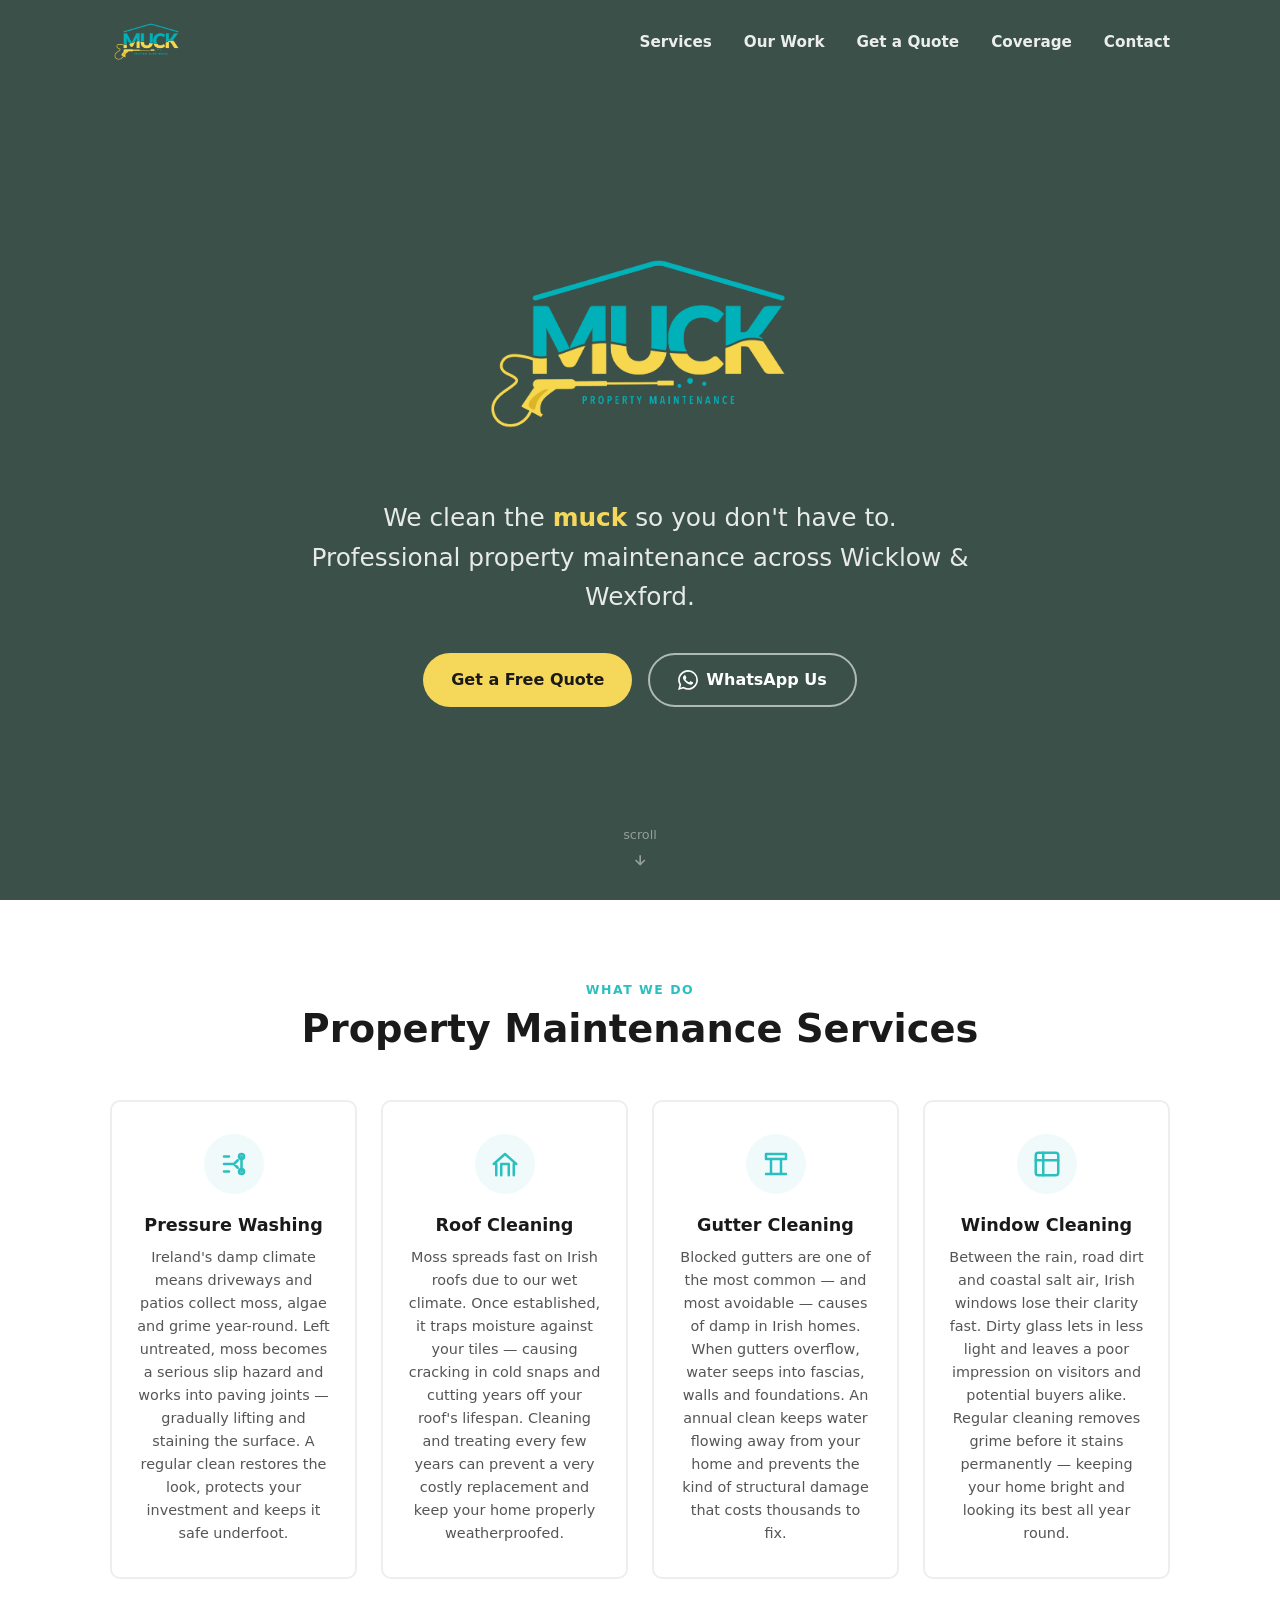
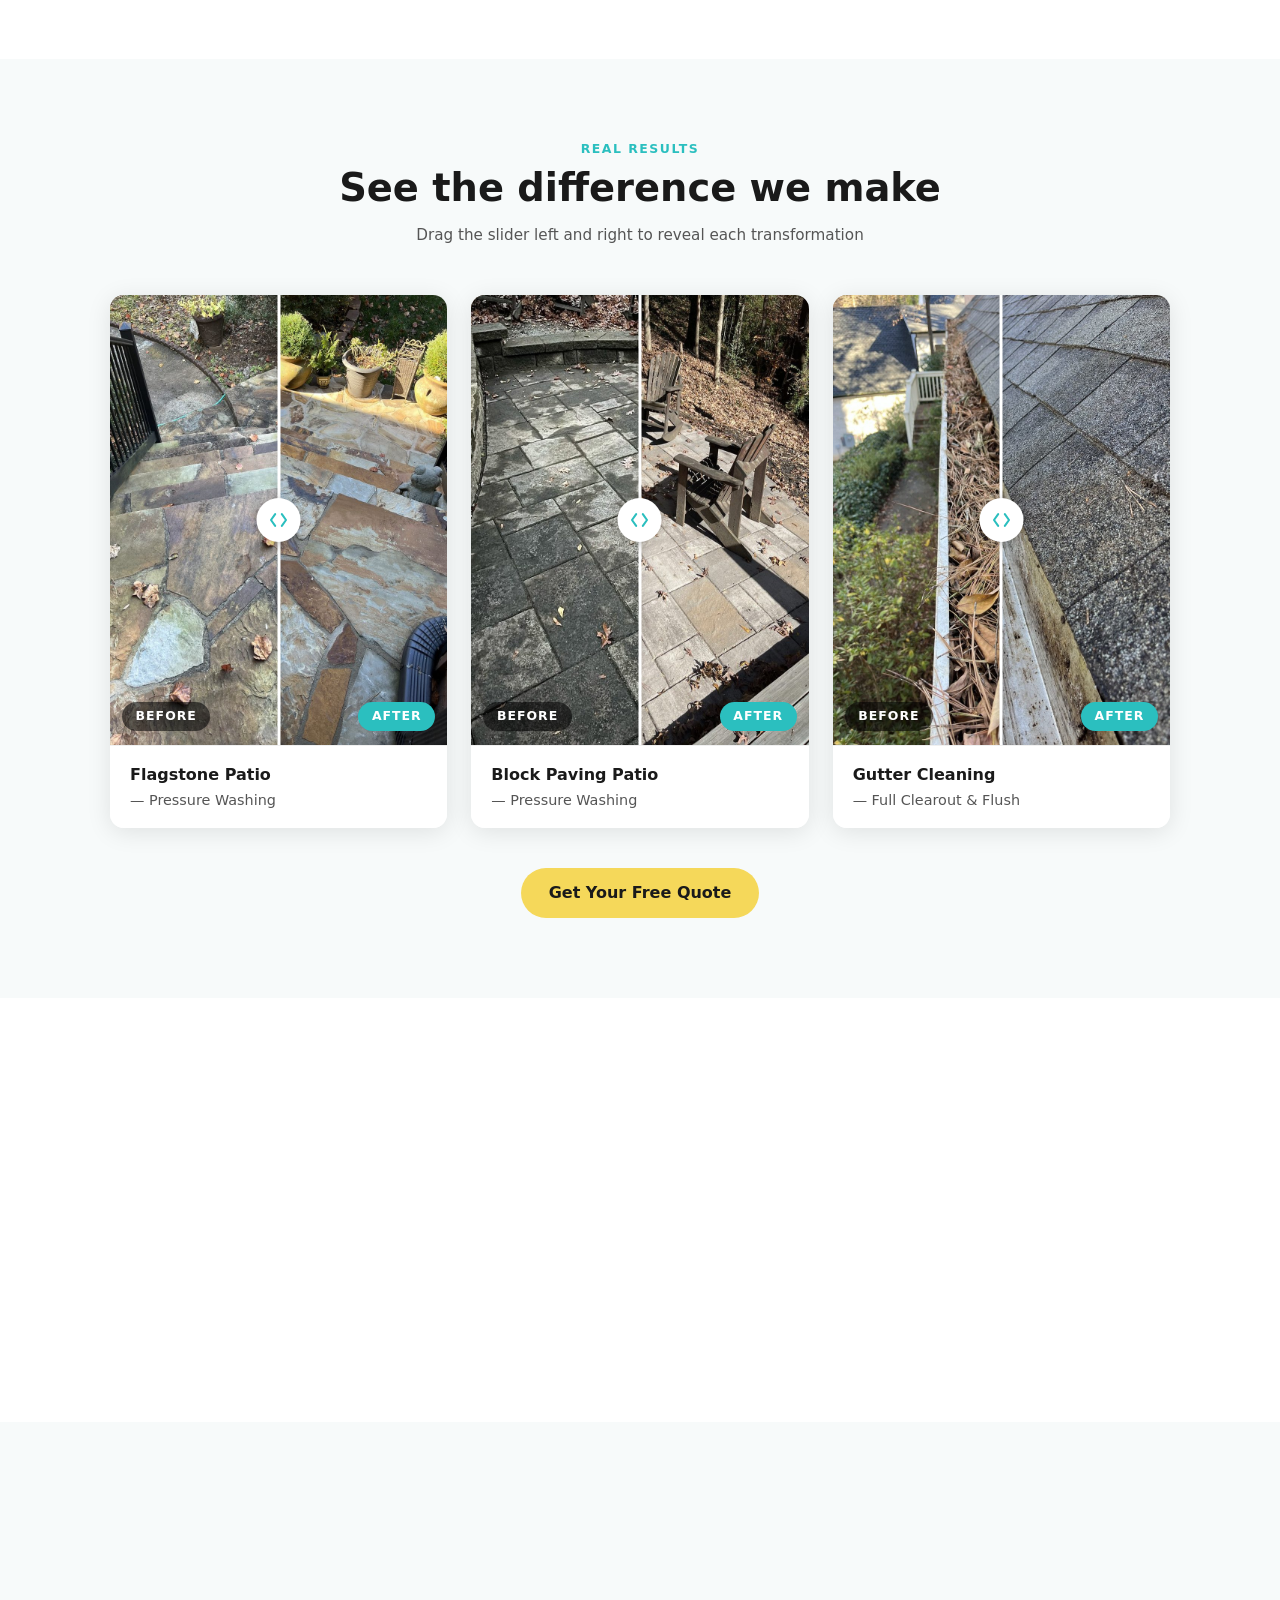
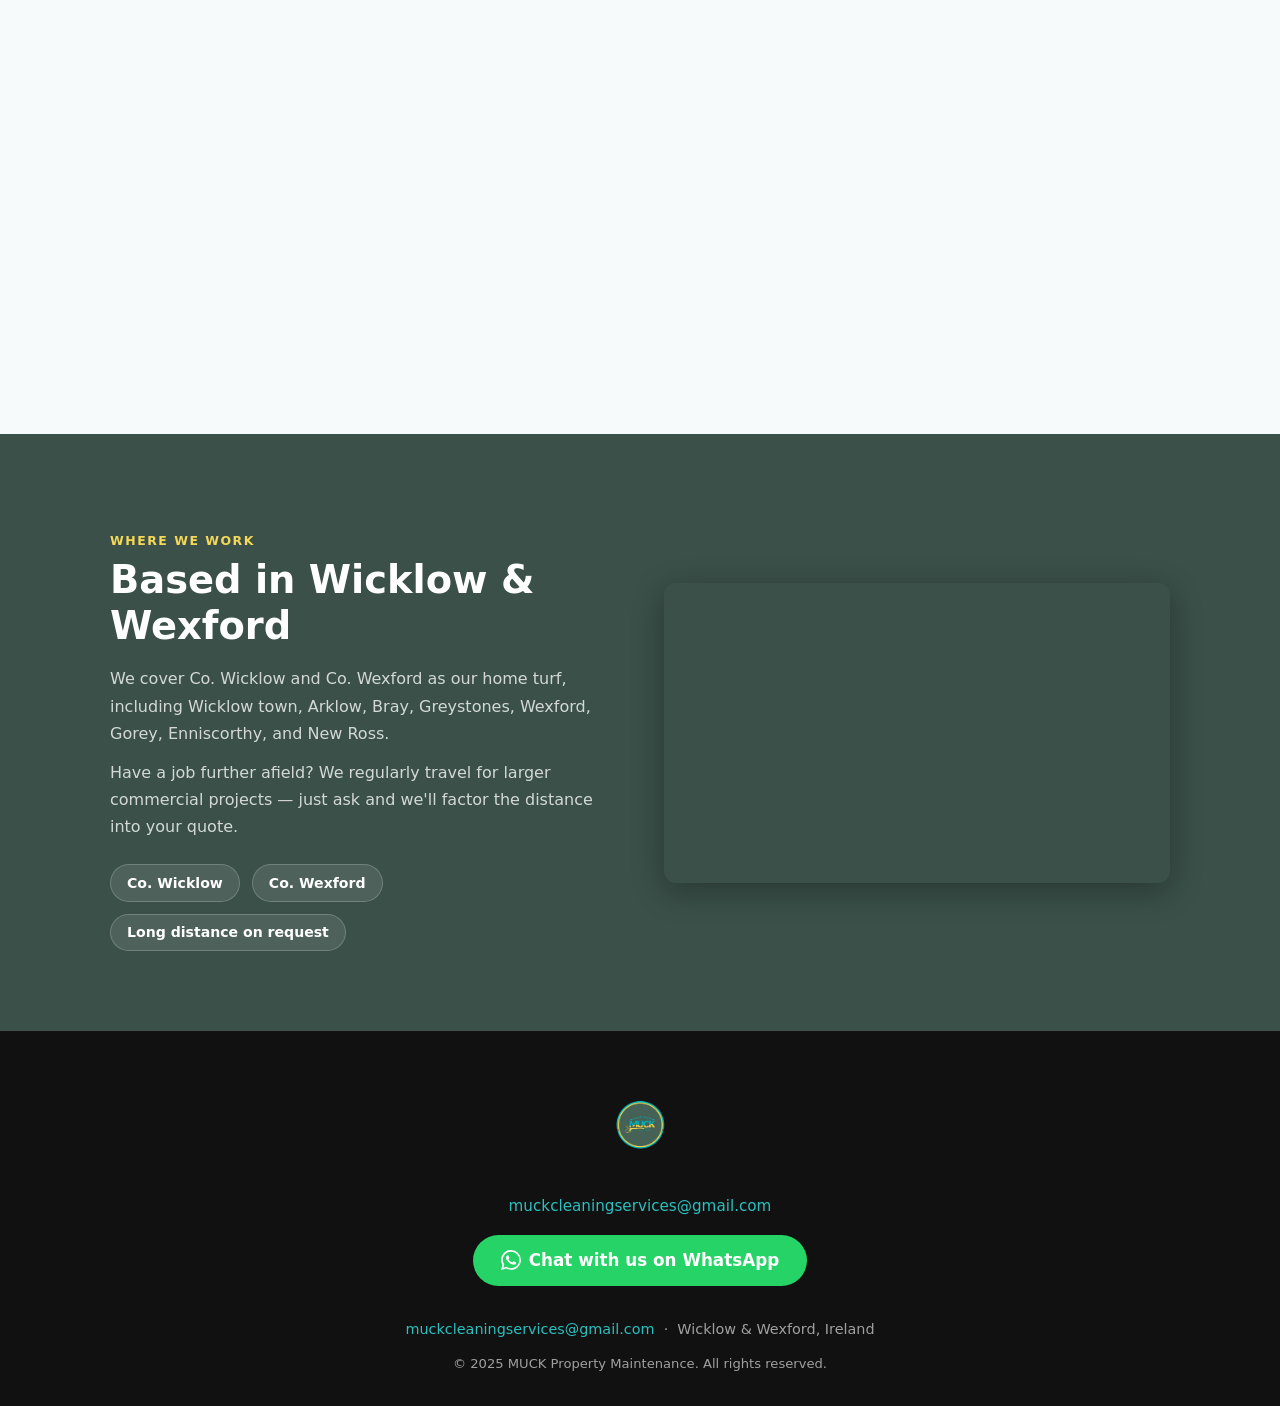
==== index.html @ 6be74413 "SEO improvements — H1, Open Graph, Schema, sitemap, robots.txt - Convert hero tagline from <p> to <h" ====
<!DOCTYPE html>
<html lang="en">
<head>
  <meta charset="UTF-8" />
  <meta name="viewport" content="width=device-width, initial-scale=1.0" />
  <title>MUCK Property Maintenance | Wicklow & Wexford</title>
  <meta name="description" content="Professional property maintenance in Wicklow and Wexford. Pressure washing, roof cleaning, gutter cleaning, window cleaning and more. Get an instant online quote." />
  <link rel="canonical" href="https://muck.fly.dev/" />
  <link rel="icon" type="image/png" href="img/muck-img-4.png" />
  <link rel="stylesheet" href="css/style.css" />

  <!-- Open Graph / Social sharing -->
  <meta property="og:type"        content="website" />
  <meta property="og:url"         content="https://muck.fly.dev/" />
  <meta property="og:title"       content="MUCK Property Maintenance | Wicklow & Wexford" />
  <meta property="og:description" content="Professional property maintenance in Wicklow and Wexford. Pressure washing, roof cleaning, gutter cleaning and window cleaning. Get an instant online quote." />
  <meta property="og:image"       content="https://muck.fly.dev/img/muck-img-1.png" />
  <meta name="twitter:card"       content="summary_large_image" />

  <!-- Schema.org LocalBusiness structured data -->
  <script type="application/ld+json">
  {
    "@context": "https://schema.org",
    "@type": "LocalBusiness",
    "name": "MUCK Property Maintenance",
    "description": "Professional property maintenance in Wicklow and Wexford. Pressure washing, roof cleaning, gutter cleaning and window cleaning.",
    "url": "https://muck.fly.dev",
    "telephone": "+353877114296",
    "email": "muckcleaningservices@gmail.com",
    "image": "https://muck.fly.dev/img/muck-img-1.png",
    "areaServed": [
      { "@type": "County", "name": "County Wicklow" },
      { "@type": "County", "name": "County Wexford" }
    ],
    "serviceType": ["Pressure Washing", "Roof Cleaning", "Gutter Cleaning", "Window Cleaning"]
  }
  </script>

  <!-- Google Analytics 4 -->
  <script async src="https://www.googletagmanager.com/gtag/js?id=G-MYQP4KN151"></script>
  <script>
    window.dataLayer = window.dataLayer || [];
    function gtag(){dataLayer.push(arguments);}
    gtag('js', new Date());
    gtag('config', 'G-MYQP4KN151');
  </script>
</head>
<body>

  <!-- ===== NAV ===== -->
  <nav id="nav">
    <div class="container nav-inner">
      <a href="#hero" aria-label="MUCK Home">
        <img src="img/muck-img-1.png" alt="MUCK Property Maintenance" class="nav-logo" />
      </a>
      <ul class="nav-links" id="nav-links">
        <li><a href="#services">Services</a></li>
        <li><a href="#results">Our Work</a></li>
        <li><a href="#quote">Get a Quote</a></li>
        <li><a href="#coverage">Coverage</a></li>
        <li><a href="#footer">Contact</a></li>
      </ul>
      <button class="hamburger" id="hamburger" aria-label="Open menu" aria-expanded="false">
        <span></span><span></span><span></span>
      </button>
    </div>
  </nav>

  <!-- ===== HERO ===== -->
  <section id="hero">
    <div class="hero-content">
      <img src="img/muck-img-1.png" alt="MUCK Property Maintenance" class="hero-logo fade-in" />
      <h1 class="hero-tagline fade-in">
        We clean the <strong>muck</strong> so you don't have to.<br />
        <span>Professional property maintenance across Wicklow &amp; Wexford.</span>
      </h1>
      <div class="hero-ctas fade-in">
        <a href="#quote" class="btn btn-primary">Get a Free Quote</a>
        <a href="#" class="btn btn-outline wa-link">
          <svg width="20" height="20" viewBox="0 0 24 24" fill="currentColor" aria-hidden="true">
            <path d="M17.472 14.382c-.297-.149-1.758-.867-2.03-.967-.273-.099-.471-.148-.67.15-.197.297-.767.966-.94 1.164-.173.199-.347.223-.644.075-.297-.15-1.255-.463-2.39-1.475-.883-.788-1.48-1.761-1.653-2.059-.173-.297-.018-.458.13-.606.134-.133.298-.347.446-.52.149-.174.198-.298.298-.497.099-.198.05-.371-.025-.52-.075-.149-.669-1.612-.916-2.207-.242-.579-.487-.5-.669-.51-.173-.008-.371-.01-.57-.01-.198 0-.52.074-.792.372-.272.297-1.04 1.016-1.04 2.479 0 1.462 1.065 2.875 1.213 3.074.149.198 2.096 3.2 5.077 4.487.709.306 1.262.489 1.694.625.712.227 1.36.195 1.871.118.571-.085 1.758-.719 2.006-1.413.248-.694.248-1.289.173-1.413-.074-.124-.272-.198-.57-.347m-5.421 7.403h-.004a9.87 9.87 0 01-5.031-1.378l-.361-.214-3.741.982.998-3.648-.235-.374a9.86 9.86 0 01-1.51-5.26c.001-5.45 4.436-9.884 9.888-9.884 2.64 0 5.122 1.03 6.988 2.898a9.825 9.825 0 012.893 6.994c-.003 5.45-4.437 9.884-9.885 9.884m8.413-18.297A11.815 11.815 0 0012.05 0C5.495 0 .16 5.335.157 11.892c0 2.096.547 4.142 1.588 5.945L.057 24l6.305-1.654a11.882 11.882 0 005.683 1.448h.005c6.554 0 11.89-5.335 11.893-11.893a11.821 11.821 0 00-3.48-8.413Z"/>
          </svg>
          WhatsApp Us
        </a>
      </div>
    </div>
    <div class="hero-scroll-hint" aria-hidden="true">
      <span>scroll</span>
      <svg width="16" height="16" viewBox="0 0 24 24" fill="none" stroke="currentColor" stroke-width="2.5">
        <path d="M12 5v14M5 12l7 7 7-7"/>
      </svg>
    </div>
  </section>

  <!-- ===== SERVICES ===== -->
  <section id="services">
    <div class="container">
      <div class="services-header fade-in">
        <p class="section-label">What we do</p>
        <h2 class="section-title">Property Maintenance Services</h2>
      </div>
      <div class="services-grid">

        <div class="service-card fade-in">
          <div class="service-icon">
            <svg viewBox="0 0 24 24" fill="none" stroke="#2BBFBF" stroke-width="2" stroke-linecap="round" stroke-linejoin="round" aria-hidden="true">
              <path d="M4 12h8m0 0 3-3m-3 3 3 3M4 6h4M4 18h4M18 6v12"/>
              <circle cx="18" cy="6" r="2"/><circle cx="18" cy="18" r="2"/>
            </svg>
          </div>
          <h3>Pressure Washing</h3>
          <p>Ireland's damp climate means driveways and patios collect moss, algae and grime year-round. Left untreated, moss becomes a serious slip hazard and works into paving joints — gradually lifting and staining the surface. A regular clean restores the look, protects your investment and keeps it safe underfoot.</p>
        </div>

        <div class="service-card fade-in">
          <div class="service-icon">
            <svg viewBox="0 0 24 24" fill="none" stroke="#2BBFBF" stroke-width="2" stroke-linecap="round" stroke-linejoin="round" aria-hidden="true">
              <path d="M3 12 12 4l9 8"/><path d="M9 21V12h6v9"/>
              <path d="M5 12v9M19 12v9"/>
            </svg>
          </div>
          <h3>Roof Cleaning</h3>
          <p>Moss spreads fast on Irish roofs due to our wet climate. Once established, it traps moisture against your tiles — causing cracking in cold snaps and cutting years off your roof's lifespan. Cleaning and treating every few years can prevent a very costly replacement and keep your home properly weatherproofed.</p>
        </div>

        <div class="service-card fade-in">
          <div class="service-icon">
            <svg viewBox="0 0 24 24" fill="none" stroke="#2BBFBF" stroke-width="2" stroke-linecap="round" stroke-linejoin="round" aria-hidden="true">
              <path d="M4 4h16v4H4z"/><path d="M8 8v12M16 8v12"/><path d="M4 20h16"/>
            </svg>
          </div>
          <h3>Gutter Cleaning</h3>
          <p>Blocked gutters are one of the most common — and most avoidable — causes of damp in Irish homes. When gutters overflow, water seeps into fascias, walls and foundations. An annual clean keeps water flowing away from your home and prevents the kind of structural damage that costs thousands to fix.</p>
        </div>

        <div class="service-card fade-in">
          <div class="service-icon">
            <svg viewBox="0 0 24 24" fill="none" stroke="#2BBFBF" stroke-width="2" stroke-linecap="round" stroke-linejoin="round" aria-hidden="true">
              <rect x="3" y="3" width="18" height="18" rx="2"/><path d="M3 9h18M9 3v18"/>
            </svg>
          </div>
          <h3>Window Cleaning</h3>
          <p>Between the rain, road dirt and coastal salt air, Irish windows lose their clarity fast. Dirty glass lets in less light and leaves a poor impression on visitors and potential buyers alike. Regular cleaning removes grime before it stains permanently — keeping your home bright and looking its best all year round.</p>
        </div>

      </div>
    </div>
  </section>

  <!-- ===== RESULTS GALLERY ===== -->
  <section id="results">
    <div class="container">
      <div class="results-header fade-in">
        <p class="section-label">Real results</p>
        <h2 class="section-title">See the difference we make</h2>
        <p class="results-intro">Drag the slider left and right to reveal each transformation</p>
      </div>

      <div class="gallery-grid">

        <!-- Card 1: Flagstone Patio -->
        <div class="gallery-card fade-in">
          <div class="ba-slider" role="img" aria-label="Flagstone patio before and after pressure washing">
            <img class="ba-img ba-after" src="img/flagstone-after.jpg" alt="Flagstone patio after cleaning" draggable="false" />
            <div class="ba-before-wrap">
              <img class="ba-img ba-before" src="img/flagstone-before.jpg" alt="Flagstone patio before cleaning" draggable="false" />
            </div>
            <div class="ba-divider">
              <div class="ba-handle">
                <svg width="20" height="20" viewBox="0 0 24 24" fill="none" stroke="currentColor" stroke-width="2.5" stroke-linecap="round" stroke-linejoin="round" aria-hidden="true">
                  <path d="M8 5l-5 7 5 7M16 5l5 7-5 7"/>
                </svg>
              </div>
            </div>
            <span class="ba-label ba-label-before">Before</span>
            <span class="ba-label ba-label-after">After</span>
          </div>
          <p class="gallery-caption">
            <strong>Flagstone Patio</strong> — Pressure Washing
          </p>
        </div>

        <!-- Card 2: Block Paving -->
        <div class="gallery-card fade-in">
          <div class="ba-slider" role="img" aria-label="Block paving patio before and after pressure washing">
            <img class="ba-img ba-after" src="img/pavers-after.jpg" alt="Block paving after cleaning" draggable="false" />
            <div class="ba-before-wrap">
              <img class="ba-img ba-before" src="img/pavers-before.jpg" alt="Block paving before cleaning" draggable="false" />
            </div>
            <div class="ba-divider">
              <div class="ba-handle">
                <svg width="20" height="20" viewBox="0 0 24 24" fill="none" stroke="currentColor" stroke-width="2.5" stroke-linecap="round" stroke-linejoin="round" aria-hidden="true">
                  <path d="M8 5l-5 7 5 7M16 5l5 7-5 7"/>
                </svg>
              </div>
            </div>
            <span class="ba-label ba-label-before">Before</span>
            <span class="ba-label ba-label-after">After</span>
          </div>
          <p class="gallery-caption">
            <strong>Block Paving Patio</strong> — Pressure Washing
          </p>
        </div>

        <!-- Card 3: Gutters -->
        <div class="gallery-card fade-in">
          <div class="ba-slider" role="img" aria-label="Gutters before and after cleaning">
            <img class="ba-img ba-after" src="img/gutter-after.jpg" alt="Gutters after cleaning" draggable="false" />
            <div class="ba-before-wrap">
              <img class="ba-img ba-before" src="img/gutter-before.jpg" alt="Gutters before cleaning" draggable="false" />
            </div>
            <div class="ba-divider">
              <div class="ba-handle">
                <svg width="20" height="20" viewBox="0 0 24 24" fill="none" stroke="currentColor" stroke-width="2.5" stroke-linecap="round" stroke-linejoin="round" aria-hidden="true">
                  <path d="M8 5l-5 7 5 7M16 5l5 7-5 7"/>
                </svg>
              </div>
            </div>
            <span class="ba-label ba-label-before">Before</span>
            <span class="ba-label ba-label-after">After</span>
          </div>
          <p class="gallery-caption">
            <strong>Gutter Cleaning</strong> — Full Clearout &amp; Flush
          </p>
        </div>

      </div>

      <div class="results-cta fade-in">
        <a href="#quote" class="btn btn-primary">Get Your Free Quote</a>
      </div>
    </div>
  </section>

  <!-- ===== HOW IT WORKS ===== -->
  <section id="how">
    <div class="container">
      <div class="how-header fade-in">
        <p class="section-label">Simple process</p>
        <h2 class="section-title">Get a quote in 60 seconds</h2>
      </div>
      <div class="steps">
        <div class="step fade-in">
          <div class="step-number">1</div>
          <h3>Enter your Eircode</h3>
          <p>We check you're in our service area instantly — no phone calls needed.</p>
        </div>
        <div class="step fade-in">
          <div class="step-number">2</div>
          <h3>Choose your services</h3>
          <p>Tick what you need and tell us your property size.</p>
        </div>
        <div class="step fade-in">
          <div class="step-number">3</div>
          <h3>Get your estimate</h3>
          <p>See a price range on screen, then WhatsApp us to confirm and book.</p>
        </div>
      </div>
    </div>
  </section>

  <!-- ===== QUOTE TOOL ===== -->
  <section id="quote">
    <div class="container">
      <div class="quote-header fade-in">
        <p class="section-label">Instant estimate</p>
        <h2 class="section-title">Get your free quote online</h2>
      </div>

      <div class="quote-box fade-in">

        <div class="quote-steps-bar" aria-label="Quote steps">
          <div class="q-step-label active" id="qlabel-1">1. Location</div>
          <div class="q-step-label"        id="qlabel-2">2. Services</div>
          <div class="q-step-label"        id="qlabel-3">3. Size</div>
          <div class="q-step-label"        id="qlabel-4">4. Your Details</div>
        </div>

        <div class="quote-panel active" id="qpanel-1">
          <div class="form-group">
            <label for="eircode-input">Your Eircode</label>
            <input type="text" id="eircode-input" placeholder="e.g. A67 V278" maxlength="8" autocomplete="postal-code" autocapitalize="characters" />
            <div class="eircode-status" id="eircode-status" aria-live="polite"></div>
          </div>
          <div class="quote-nav" style="justify-content:flex-end">
            <button class="btn btn-next" id="btn-next-1">Next &rarr;</button>
          </div>
        </div>

        <div class="quote-panel" id="qpanel-2">
          <div class="form-group">
            <label>Which services do you need?</label>
            <div class="services-check">
              <label class="check-label"><input type="checkbox" class="service-check" value="pressure" /> Pressure Washing</label>
              <label class="check-label"><input type="checkbox" class="service-check" value="roof" /> Roof Cleaning</label>
              <label class="check-label"><input type="checkbox" class="service-check" value="gutters" /> Gutter Cleaning</label>
              <label class="check-label"><input type="checkbox" class="service-check" value="windows" id="cb-windows" /> Window Cleaning</label>
            </div>
            <!-- Window count — shown only when Window Cleaning is ticked -->
            <div class="window-count-row" id="window-count-row">
              <span class="window-count-label">How many windows?</span>
              <div class="window-counter">
                <button type="button" class="counter-btn" id="window-minus">&#8722;</button>
                <span class="counter-value" id="window-count-display">8</span>
                <button type="button" class="counter-btn" id="window-plus">&#43;</button>
              </div>
            </div>
          </div>
          <div class="quote-nav">
            <button class="btn btn-back" id="btn-back-2">&larr; Back</button>
            <button class="btn btn-next" id="btn-next-2">Next &rarr;</button>
          </div>
        </div>

        <div class="quote-panel" id="qpanel-3">
          <div class="form-group">
            <label>Approximate property size</label>
            <div class="size-options">
              <label class="size-label"><input type="radio" class="size-radio" name="size" value="small" /><div class="size-name">Small</div><div class="size-sqm">~80 m²</div></label>
              <label class="size-label selected"><input type="radio" class="size-radio" name="size" value="medium" checked /><div class="size-name">Medium</div><div class="size-sqm">~120 m²</div></label>
              <label class="size-label"><input type="radio" class="size-radio" name="size" value="large" /><div class="size-name">Large</div><div class="size-sqm">~200 m²</div></label>
            </div>
            <div class="custom-size">
              <label for="custom-sqm" style="font-size:0.85rem;color:#666;font-weight:500;">Or enter exact floor area (m²):</label>
              <input type="number" id="custom-sqm" placeholder="e.g. 145" min="20" max="2000" />
            </div>
          </div>
          <div class="quote-nav">
            <button class="btn btn-back" id="btn-back-3">&larr; Back</button>
            <button class="btn btn-next" id="btn-next-3">Get Estimate &rarr;</button>
          </div>
        </div>

        <div class="quote-panel result-panel" id="qpanel-4">
          <p class="section-label" style="text-align:center">Your estimate</p>
          <div class="result-range" id="result-range">€0 – €0</div>
          <p class="result-services-list" id="result-services"></p>
          <div class="result-area-note" id="result-area-note"></div>

          <!-- Contact details -->
          <div class="contact-fields">
            <p class="contact-intro">Enter your details and we'll confirm your booking:</p>
            <div class="form-group">
              <label for="lead-name">Your Name <span class="required-star">*</span></label>
              <input type="text" id="lead-name" placeholder="e.g. John Murphy" autocomplete="name" />
            </div>
            <div class="form-group">
              <label for="lead-phone">Phone Number <span class="required-star">*</span></label>
              <input type="tel" id="lead-phone" placeholder="e.g. 086 123 4567" autocomplete="tel" />
            </div>
            <div class="form-group">
              <label for="lead-email">Email Address <span class="optional-label">(optional)</span></label>
              <input type="email" id="lead-email" placeholder="e.g. john@email.com" autocomplete="email" />
            </div>
          </div>

          <div class="submit-status" id="submit-status" aria-live="polite"></div>

          <button class="btn btn-whatsapp result-whatsapp" id="result-submit-btn">
            <svg width="22" height="22" viewBox="0 0 24 24" fill="currentColor" aria-hidden="true">
              <path d="M17.472 14.382c-.297-.149-1.758-.867-2.03-.967-.273-.099-.471-.148-.67.15-.197.297-.767.966-.94 1.164-.173.199-.347.223-.644.075-.297-.15-1.255-.463-2.39-1.475-.883-.788-1.48-1.761-1.653-2.059-.173-.297-.018-.458.13-.606.134-.133.298-.347.446-.52.149-.174.198-.298.298-.497.099-.198.05-.371-.025-.52-.075-.149-.669-1.612-.916-2.207-.242-.579-.487-.5-.669-.51-.173-.008-.371-.01-.57-.01-.198 0-.52.074-.792.372-.272.297-1.04 1.016-1.04 2.479 0 1.462 1.065 2.875 1.213 3.074.149.198 2.096 3.2 5.077 4.487.709.306 1.262.489 1.694.625.712.227 1.36.195 1.871.118.571-.085 1.758-.719 2.006-1.413.248-.694.248-1.289.173-1.413-.074-.124-.272-.198-.57-.347m-5.421 7.403h-.004a9.87 9.87 0 01-5.031-1.378l-.361-.214-3.741.982.998-3.648-.235-.374a9.86 9.86 0 01-1.51-5.26c.001-5.45 4.436-9.884 9.888-9.884 2.64 0 5.122 1.03 6.988 2.898a9.825 9.825 0 012.893 6.994c-.003 5.45-4.437 9.884-9.885 9.884m8.413-18.297A11.815 11.815 0 0012.05 0C5.495 0 .16 5.335.157 11.892c0 2.096.547 4.142 1.588 5.945L.057 24l6.305-1.654a11.882 11.882 0 005.683 1.448h.005c6.554 0 11.89-5.335 11.893-11.893a11.821 11.821 0 00-3.48-8.413Z"/>
            </svg>
            Send Quote &amp; Book on WhatsApp
          </button>
          <p class="result-disclaimer">This is a rough estimate — final pricing is confirmed when we assess the job. All prices include VAT.</p>
          <button class="result-reset" id="btn-reset">Start a new quote</button>
        </div>

      </div>
    </div>
  </section>

  <!-- ===== COVERAGE ===== -->
  <section id="coverage">
    <div class="container">
      <div class="coverage-inner">
        <div class="coverage-text fade-in">
          <p class="section-label">Where we work</p>
          <h2 class="section-title">Based in Wicklow &amp; Wexford</h2>
          <p>
            We cover Co. Wicklow and Co. Wexford as our home turf, including Wicklow town,
            Arklow, Bray, Greystones, Wexford, Gorey, Enniscorthy, and New Ross.
          </p>
          <p style="margin-top:0.75rem">
            Have a job further afield? We regularly travel for larger commercial
            projects — just ask and we'll factor the distance into your quote.
          </p>
          <div class="coverage-badges">
            <span class="coverage-badge">Co. Wicklow</span>
            <span class="coverage-badge">Co. Wexford</span>
            <span class="coverage-badge">Long distance on request</span>
          </div>
        </div>
        <div class="map-frame fade-in">
          <iframe
            src="https://www.openstreetmap.org/export/embed.html?bbox=-6.7%2C52.2%2C-5.9%2C53.1&amp;layer=mapnik"
            title="MUCK service area map — Wicklow and Wexford, Ireland"
            loading="lazy"
          ></iframe>
        </div>
      </div>
    </div>
  </section>

  <!-- ===== FOOTER ===== -->
  <footer id="footer">
    <div class="container">
      <img src="img/muck-img-2.png" alt="MUCK Property Maintenance" class="footer-logo" />
      <div class="footer-contact-email">
        <a href="mailto:muckcleaningservices@gmail.com" class="footer-email-link">muckcleaningservices@gmail.com</a>
      </div>
      <div class="footer-whatsapp">
        <a href="#" class="btn btn-whatsapp wa-link" target="_blank" rel="noopener">
          <svg width="20" height="20" viewBox="0 0 24 24" fill="currentColor" aria-hidden="true">
            <path d="M17.472 14.382c-.297-.149-1.758-.867-2.03-.967-.273-.099-.471-.148-.67.15-.197.297-.767.966-.94 1.164-.173.199-.347.223-.644.075-.297-.15-1.255-.463-2.39-1.475-.883-.788-1.48-1.761-1.653-2.059-.173-.297-.018-.458.13-.606.134-.133.298-.347.446-.52.149-.174.198-.298.298-.497.099-.198.05-.371-.025-.52-.075-.149-.669-1.612-.916-2.207-.242-.579-.487-.5-.669-.51-.173-.008-.371-.01-.57-.01-.198 0-.52.074-.792.372-.272.297-1.04 1.016-1.04 2.479 0 1.462 1.065 2.875 1.213 3.074.149.198 2.096 3.2 5.077 4.487.709.306 1.262.489 1.694.625.712.227 1.36.195 1.871.118.571-.085 1.758-.719 2.006-1.413.248-.694.248-1.289.173-1.413-.074-.124-.272-.198-.57-.347m-5.421 7.403h-.004a9.87 9.87 0 01-5.031-1.378l-.361-.214-3.741.982.998-3.648-.235-.374a9.86 9.86 0 01-1.51-5.26c.001-5.45 4.436-9.884 9.888-9.884 2.64 0 5.122 1.03 6.988 2.898a9.825 9.825 0 012.893 6.994c-.003 5.45-4.437 9.884-9.885 9.884m8.413-18.297A11.815 11.815 0 0012.05 0C5.495 0 .16 5.335.157 11.892c0 2.096.547 4.142 1.588 5.945L.057 24l6.305-1.654a11.882 11.882 0 005.683 1.448h.005c6.554 0 11.89-5.335 11.893-11.893a11.821 11.821 0 00-3.48-8.413Z"/>
          </svg>
          Chat with us on WhatsApp
        </a>
      </div>
      <p class="footer-contact">
        <a href="mailto:muckcleaningservices@gmail.com">muckcleaningservices@gmail.com</a>
        &nbsp;·&nbsp; Wicklow &amp; Wexford, Ireland
      </p>
      <p class="footer-copy">
        &copy; 2025 MUCK Property Maintenance. All rights reserved.
      </p>
    </div>
  </footer>

  <script src="js/quote.js"></script>
  <script src="js/gallery.js"></script>
</body>
</html>
---- css/style.css ----
/* ===== Brand tokens ===== */
:root {
  --teal:       #2BBFBF;
  --teal-dark:  #1e9999;
  --yellow:     #F5D85A;
  --yellow-dark:#d4b83a;
  --green-dark: #3A5048;
  --white:      #FFFFFF;
  --text:       #1A1A1A;
  --text-light: #555;
  --radius:     10px;
  --transition: 0.25s ease;
}

/* ===== Reset ===== */
*, *::before, *::after { box-sizing: border-box; margin: 0; padding: 0; }
html { scroll-behavior: smooth; }
body {
  font-family: 'Segoe UI', system-ui, sans-serif;
  color: var(--text);
  background: var(--white);
  line-height: 1.6;
}
img { max-width: 100%; display: block; }
a { text-decoration: none; color: inherit; }

/* ===== Utilities ===== */
.container { max-width: 1100px; margin: 0 auto; padding: 0 1.25rem; }
.section-label {
  text-transform: uppercase;
  letter-spacing: 0.12em;
  font-size: 0.78rem;
  font-weight: 700;
  color: var(--teal);
}
.section-title {
  font-size: clamp(1.6rem, 4vw, 2.4rem);
  font-weight: 800;
  line-height: 1.2;
  margin-top: 0.35rem;
}
.btn {
  display: inline-flex;
  align-items: center;
  gap: 0.5rem;
  padding: 0.75rem 1.75rem;
  border-radius: 50px;
  font-weight: 700;
  font-size: 1rem;
  cursor: pointer;
  border: none;
  transition: transform var(--transition), box-shadow var(--transition);
}
.btn:hover { transform: translateY(-2px); box-shadow: 0 6px 20px rgba(0,0,0,0.18); }
.btn-primary { background: var(--yellow); color: var(--text); }
.btn-primary:hover { background: var(--yellow-dark); }
.btn-outline {
  background: transparent;
  color: var(--white);
  border: 2px solid rgba(255,255,255,0.6);
}
.btn-outline:hover { background: rgba(255,255,255,0.12); }
.btn-whatsapp { background: #25D366; color: var(--white); font-size: 1.05rem; }
.btn-whatsapp:hover { background: #1da851; }

/* fade-in animation */
.fade-in { opacity: 0; transform: translateY(24px); transition: opacity 0.55s ease, transform 0.55s ease; }
.fade-in.visible { opacity: 1; transform: none; }

/* ===== NAV ===== */
#nav {
  position: fixed;
  top: 0; left: 0; right: 0;
  z-index: 100;
  padding: 1rem 0;
  transition: background var(--transition), box-shadow var(--transition);
}
#nav.scrolled { background: var(--teal); box-shadow: 0 2px 16px rgba(0,0,0,0.18); }
.nav-inner {
  display: flex;
  align-items: center;
  justify-content: space-between;
}
.nav-logo { height: 52px; }
.nav-links { display: flex; gap: 2rem; list-style: none; }
.nav-links a {
  color: var(--white);
  font-weight: 600;
  font-size: 0.95rem;
  opacity: 0.9;
  transition: opacity var(--transition);
}
.nav-links a:hover { opacity: 1; text-decoration: underline; }
.hamburger {
  display: none;
  flex-direction: column;
  gap: 5px;
  background: none;
  border: none;
  cursor: pointer;
  padding: 4px;
}
.hamburger span { display: block; width: 24px; height: 3px; background: var(--white); border-radius: 2px; transition: var(--transition); }
.hamburger.open span:nth-child(1) { transform: rotate(45deg) translate(5.5px, 5.5px); }
.hamburger.open span:nth-child(2) { opacity: 0; }
.hamburger.open span:nth-child(3) { transform: rotate(-45deg) translate(5.5px, -5.5px); }

/* ===== HERO ===== */
#hero {
  min-height: 100vh;
  background: var(--green-dark);
  display: flex;
  align-items: center;
  justify-content: center;
  text-align: center;
  position: relative;
  overflow: hidden;
  padding: 6rem 1.25rem 4rem;
}
#hero::before {
  content: '';
  position: absolute;
  inset: 0;
  background: url('../img/hero-placeholder.jpg') center/cover no-repeat;
  opacity: 0.12;
}
.hero-content { position: relative; max-width: 700px; }
.hero-logo { width: min(340px, 80vw); margin: 0 auto 2rem; }
.hero-tagline {
  font-size: clamp(1.1rem, 3.5vw, 1.55rem);
  color: rgba(255,255,255,0.88);
  margin-bottom: 2.25rem;
  font-weight: 400;
  line-height: 1.6;  /* override h1 default */
}
.hero-tagline strong { color: var(--yellow); font-weight: 700; }
.hero-tagline span   { font-weight: 400; }
.hero-ctas { display: flex; gap: 1rem; justify-content: center; flex-wrap: wrap; }
.hero-scroll-hint {
  position: absolute;
  bottom: 2rem;
  left: 50%;
  transform: translateX(-50%);
  color: rgba(255,255,255,0.45);
  font-size: 0.8rem;
  display: flex;
  flex-direction: column;
  align-items: center;
  gap: 0.4rem;
}
.hero-scroll-hint svg { animation: bounce 1.8s infinite; }
@keyframes bounce {
  0%,100% { transform: translateY(0); }
  50% { transform: translateY(6px); }
}

/* ===== SERVICES ===== */
#services { padding: 5rem 0; }
.services-header { text-align: center; margin-bottom: 3rem; }
.services-grid {
  display: grid;
  grid-template-columns: repeat(auto-fit, minmax(220px, 1fr));
  gap: 1.5rem;
}
.service-card {
  background: var(--white);
  border: 2px solid #eee;
  border-radius: var(--radius);
  padding: 2rem 1.5rem;
  text-align: center;
  transition: border-color var(--transition), box-shadow var(--transition), transform var(--transition);
}
.service-card:hover {
  border-color: var(--teal);
  box-shadow: 0 8px 28px rgba(43,191,191,0.15);
  transform: translateY(-4px);
}
.service-icon {
  width: 60px; height: 60px;
  margin: 0 auto 1.1rem;
  background: #f0fafa;
  border-radius: 50%;
  display: flex; align-items: center; justify-content: center;
}
.service-icon svg { width: 30px; height: 30px; }
.service-card h3 { font-size: 1.1rem; font-weight: 700; margin-bottom: 0.4rem; }
.service-card p { font-size: 0.9rem; color: var(--text-light); }

/* ===== RESULTS GALLERY ===== */
#results {
  padding: 5rem 0;
  background: #f7fafa;
}
.results-header {
  text-align: center;
  margin-bottom: 3rem;
}
.results-intro {
  margin-top: 0.75rem;
  font-size: 0.95rem;
  color: var(--text-light);
}
.gallery-grid {
  display: grid;
  grid-template-columns: repeat(3, 1fr);
  gap: 1.5rem;
}
.gallery-card {
  display: flex;
  flex-direction: column;
  gap: 0;
  border-radius: 14px;
  overflow: hidden;
  box-shadow: 0 4px 24px rgba(0,0,0,0.10);
  transition: transform var(--transition), box-shadow var(--transition);
  background: var(--white);
}
.gallery-card:hover {
  transform: translateY(-4px);
  box-shadow: 0 10px 36px rgba(0,0,0,0.16);
}

/* Before/After Slider */
.ba-slider {
  position: relative;
  width: 100%;
  aspect-ratio: 3 / 4;
  overflow: hidden;
  cursor: col-resize;
  user-select: none;
  touch-action: pan-y;
}
.ba-img {
  position: absolute;
  inset: 0;
  width: 100%;
  height: 100%;
  object-fit: cover;
  object-position: center;
  display: block;
  pointer-events: none;
}
.ba-before-wrap {
  position: absolute;
  top: 0; left: 0; bottom: 0;
  width: 50%;
  overflow: hidden;
}
.ba-before-wrap .ba-img {
  /* width is set by JS to match the full slider width */
  position: absolute;
  top: 0; left: 0;
  height: 100%;
  max-width: none;
  object-fit: cover;
  object-position: center;
}
.ba-divider {
  position: absolute;
  top: 0;
  left: 50%;
  width: 3px;
  height: 100%;
  background: var(--white);
  transform: translateX(-50%);
  display: flex;
  align-items: center;
  justify-content: center;
  pointer-events: none;
  box-shadow: 0 0 8px rgba(0,0,0,0.25);
}
.ba-handle {
  width: 44px;
  height: 44px;
  border-radius: 50%;
  background: var(--white);
  box-shadow: 0 2px 12px rgba(0,0,0,0.25);
  display: flex;
  align-items: center;
  justify-content: center;
  color: var(--teal);
  flex-shrink: 0;
}
.ba-label {
  position: absolute;
  bottom: 14px;
  padding: 0.3rem 0.85rem;
  border-radius: 50px;
  font-size: 0.78rem;
  font-weight: 700;
  letter-spacing: 0.08em;
  text-transform: uppercase;
  pointer-events: none;
}
.ba-label-before {
  left: 12px;
  background: rgba(0,0,0,0.55);
  color: #fff;
}
.ba-label-after {
  right: 12px;
  background: var(--teal);
  color: #fff;
}
.gallery-caption {
  padding: 1rem 1.25rem;
  font-size: 0.9rem;
  color: var(--text-light);
  background: var(--white);
  border-top: 1px solid #f0f0f0;
}
.gallery-caption strong {
  color: var(--text);
  display: block;
  font-size: 1rem;
  margin-bottom: 0.1rem;
}
.results-cta {
  text-align: center;
  margin-top: 2.5rem;
}

/* ===== HOW IT WORKS ===== */
#how { padding: 5rem 0; background: var(--white); }
.how-header { text-align: center; margin-bottom: 3rem; }
.steps {
  display: grid;
  grid-template-columns: repeat(auto-fit, minmax(200px, 1fr));
  gap: 2rem;
  text-align: center;
}
.step-number {
  width: 52px; height: 52px;
  border-radius: 50%;
  background: var(--teal);
  color: var(--white);
  font-size: 1.4rem;
  font-weight: 800;
  display: flex; align-items: center; justify-content: center;
  margin: 0 auto 1rem;
}
.step h3 { font-size: 1rem; font-weight: 700; margin-bottom: 0.35rem; }
.step p { font-size: 0.88rem; color: var(--text-light); }

/* ===== QUOTE TOOL ===== */
#quote { padding: 5rem 0; background: #f7fafa; }
.quote-header { text-align: center; margin-bottom: 3rem; }
.quote-box {
  max-width: 680px;
  margin: 0 auto;
  background: var(--white);
  border: 2px solid #e0e0e0;
  border-radius: 16px;
  padding: 2.5rem 2rem;
  box-shadow: 0 4px 32px rgba(0,0,0,0.07);
}
.quote-steps-bar {
  display: flex;
  gap: 0;
  margin-bottom: 2rem;
  border-radius: 50px;
  overflow: hidden;
  border: 1.5px solid #ddd;
}
.q-step-label {
  flex: 1;
  text-align: center;
  padding: 0.5rem;
  font-size: 0.78rem;
  font-weight: 600;
  color: #999;
  background: #fafafa;
  transition: background var(--transition), color var(--transition);
}
.q-step-label.active { background: var(--teal); color: var(--white); }
.q-step-label.done { background: #e0f7f7; color: var(--teal); }
.quote-panel { display: none; }
.quote-panel.active { display: block; animation: fadeSlide 0.3s ease; }
@keyframes fadeSlide { from { opacity:0; transform: translateX(16px); } to { opacity:1; transform:none; } }
.form-group { margin-bottom: 1.5rem; }
.form-group label { display: block; font-weight: 600; margin-bottom: 0.5rem; font-size: 0.95rem; }
.form-group input[type="text"],
.form-group input[type="number"] {
  width: 100%;
  padding: 0.75rem 1rem;
  border: 2px solid #ddd;
  border-radius: var(--radius);
  font-size: 1rem;
  transition: border-color var(--transition);
  font-family: inherit;
}
.form-group input:focus { outline: none; border-color: var(--teal); }
.eircode-status { margin-top: 0.5rem; font-size: 0.85rem; font-weight: 600; min-height: 1.3em; }
.eircode-status.ok { color: #1a9a5a; }
.eircode-status.warn { color: #c07800; }
.eircode-status.error { color: #c03a3a; }
.services-check { display: grid; grid-template-columns: 1fr 1fr; gap: 0.75rem; }
.check-label {
  display: flex;
  align-items: center;
  gap: 0.6rem;
  padding: 0.75rem 1rem;
  border: 2px solid #ddd;
  border-radius: var(--radius);
  cursor: pointer;
  font-weight: 600;
  font-size: 0.9rem;
  transition: border-color var(--transition), background var(--transition);
  user-select: none;
}
.check-label:hover { border-color: var(--teal); background: #f0fafa; }
.check-label input { accent-color: var(--teal); width: 18px; height: 18px; cursor: pointer; }
.check-label.checked { border-color: var(--teal); background: #e8f9f9; }
/* Window count row */
.window-count-row {
  display: none;
  align-items: center;
  justify-content: space-between;
  margin-top: 0.75rem;
  padding: 0.75rem 1rem;
  background: #f0fafa;
  border: 1.5px solid var(--teal);
  border-radius: var(--radius);
  animation: fadeSlide 0.25s ease;
}
.window-count-row.visible { display: flex; }
.window-count-label { font-weight: 600; font-size: 0.95rem; }
.window-counter { display: flex; align-items: center; gap: 0.75rem; }
.counter-btn {
  width: 34px; height: 34px;
  border-radius: 50%;
  border: 2px solid var(--teal);
  background: var(--white);
  color: var(--teal);
  font-size: 1.2rem;
  font-weight: 700;
  cursor: pointer;
  display: flex; align-items: center; justify-content: center;
  transition: background var(--transition), color var(--transition);
  line-height: 1;
}
.counter-btn:hover { background: var(--teal); color: var(--white); }
.counter-value { font-size: 1.3rem; font-weight: 800; color: var(--teal); min-width: 2rem; text-align: center; }
.size-options { display: grid; grid-template-columns: repeat(3, 1fr); gap: 0.75rem; }
.size-label {
  display: block;
  border: 2px solid #ddd;
  border-radius: var(--radius);
  padding: 1rem 0.5rem;
  text-align: center;
  cursor: pointer;
  transition: border-color var(--transition), background var(--transition);
  user-select: none;
}
.size-label:hover { border-color: var(--teal); background: #f0fafa; }
.size-label input { display: none; }
.size-label.selected { border-color: var(--teal); background: #e8f9f9; }
.size-label .size-sqm { font-size: 0.78rem; color: var(--text-light); margin-top: 0.2rem; }
.size-label .size-name { font-weight: 700; font-size: 1rem; }
.custom-size { margin-top: 1rem; }
.custom-size input { max-width: 160px; }
.quote-nav { display: flex; gap: 1rem; justify-content: space-between; margin-top: 2rem; }
.quote-nav .btn { min-width: 120px; justify-content: center; }
.btn-back { background: #eee; color: var(--text); }
.btn-back:hover { background: #ddd; transform: none; box-shadow: none; }
.btn-next { background: var(--teal); color: var(--white); }
.btn-next:hover { background: var(--teal-dark); }
.result-panel { text-align: center; }
.result-range {
  font-size: clamp(2rem, 6vw, 3.2rem);
  font-weight: 800;
  color: var(--teal);
  line-height: 1;
  margin: 1.25rem 0 0.5rem;
}
.result-services-list { font-size: 0.9rem; color: var(--text-light); margin-bottom: 0.5rem; }
.result-area-note {
  display: inline-block;
  background: #fff8e1;
  color: #7a5800;
  border-radius: 50px;
  padding: 0.3rem 0.9rem;
  font-size: 0.82rem;
  font-weight: 600;
  margin-bottom: 1.75rem;
}
.result-area-note.green { background: #e8f9f0; color: #1a6b40; }
/* Contact fields in result panel */
.contact-fields {
  width: 100%;
  text-align: left;
  margin-top: 1.25rem;
  border-top: 1.5px solid #eee;
  padding-top: 1.25rem;
}
.contact-intro { font-size: 0.92rem; font-weight: 600; color: var(--text); margin-bottom: 1rem; }
.required-star { color: #e03a3a; margin-left: 2px; }
.optional-label { font-size: 0.8rem; color: #aaa; font-weight: 400; }
.submit-status { min-height: 1.4em; font-size: 0.88rem; font-weight: 600; margin-top: 0.5rem; text-align: center; }
.submit-status.error { color: #c03a3a; }
.submit-status.ok    { color: #1a9a5a; }
.result-whatsapp { margin-top: 1rem; width: 100%; justify-content: center; font-size: 1.1rem; padding: 1rem 2rem; }
.result-disclaimer { margin-top: 1.25rem; font-size: 0.78rem; color: #aaa; max-width: 380px; margin-left: auto; margin-right: auto; }
.result-reset { margin-top: 1rem; background: none; border: none; color: var(--text-light); font-size: 0.85rem; cursor: pointer; text-decoration: underline; }

/* ===== COVERAGE ===== */
#coverage { padding: 5rem 0; background: var(--green-dark); color: var(--white); }
.coverage-inner { display: grid; grid-template-columns: 1fr 1fr; gap: 3rem; align-items: center; }
.coverage-text .section-label { color: var(--yellow); }
.coverage-text .section-title { color: var(--white); }
.coverage-text p { margin-top: 1rem; color: rgba(255,255,255,0.78); line-height: 1.7; }
.coverage-badges { display: flex; gap: 0.75rem; flex-wrap: wrap; margin-top: 1.5rem; }
.coverage-badge {
  background: rgba(255,255,255,0.1);
  border: 1.5px solid rgba(255,255,255,0.2);
  border-radius: 50px;
  padding: 0.4rem 1rem;
  font-size: 0.88rem;
  font-weight: 600;
}
.map-frame { border-radius: 12px; overflow: hidden; box-shadow: 0 8px 32px rgba(0,0,0,0.3); height: 300px; }
.map-frame iframe { width: 100%; height: 100%; border: none; display: block; }

/* ===== FOOTER ===== */
#footer { background: #111; color: rgba(255,255,255,0.6); padding: 3rem 0 2rem; text-align: center; }
.footer-logo { height: 90px; margin: 0 auto 1.5rem; }
.footer-contact-email { margin-bottom: 1rem; }
.footer-email-link { color: var(--teal); text-decoration: none; font-size: 0.95rem; }
.footer-email-link:hover { text-decoration: underline; }
.footer-whatsapp { margin-bottom: 2rem; }
.footer-contact { font-size: 0.9rem; margin-bottom: 0.75rem; }
.footer-contact a { color: var(--teal); text-decoration: none; }
.footer-contact a:hover { text-decoration: underline; }
.footer-copy { font-size: 0.82rem; }
.footer-copy a { color: var(--teal); }

/* ===== RESPONSIVE ===== */
@media (max-width: 900px) {
  .gallery-grid {
    grid-template-columns: 1fr;
    max-width: 520px;
    margin: 0 auto;
  }
}
@media (max-width: 768px) {
  .nav-links {
    display: none;
    position: absolute;
    top: 100%;
    left: 0; right: 0;
    background: var(--teal);
    flex-direction: column;
    gap: 0;
    padding: 0.5rem 0 1rem;
    box-shadow: 0 8px 20px rgba(0,0,0,0.2);
  }
  .nav-links.open { display: flex; }
  .nav-links a { padding: 0.75rem 1.5rem; font-size: 1rem; }
  .hamburger { display: flex; }

  .coverage-inner { grid-template-columns: 1fr; }
  .map-frame { height: 220px; }

  .services-check { grid-template-columns: 1fr; }
  .quote-box { padding: 1.75rem 1.25rem; }

  .hero-ctas { flex-direction: column; align-items: center; }
}
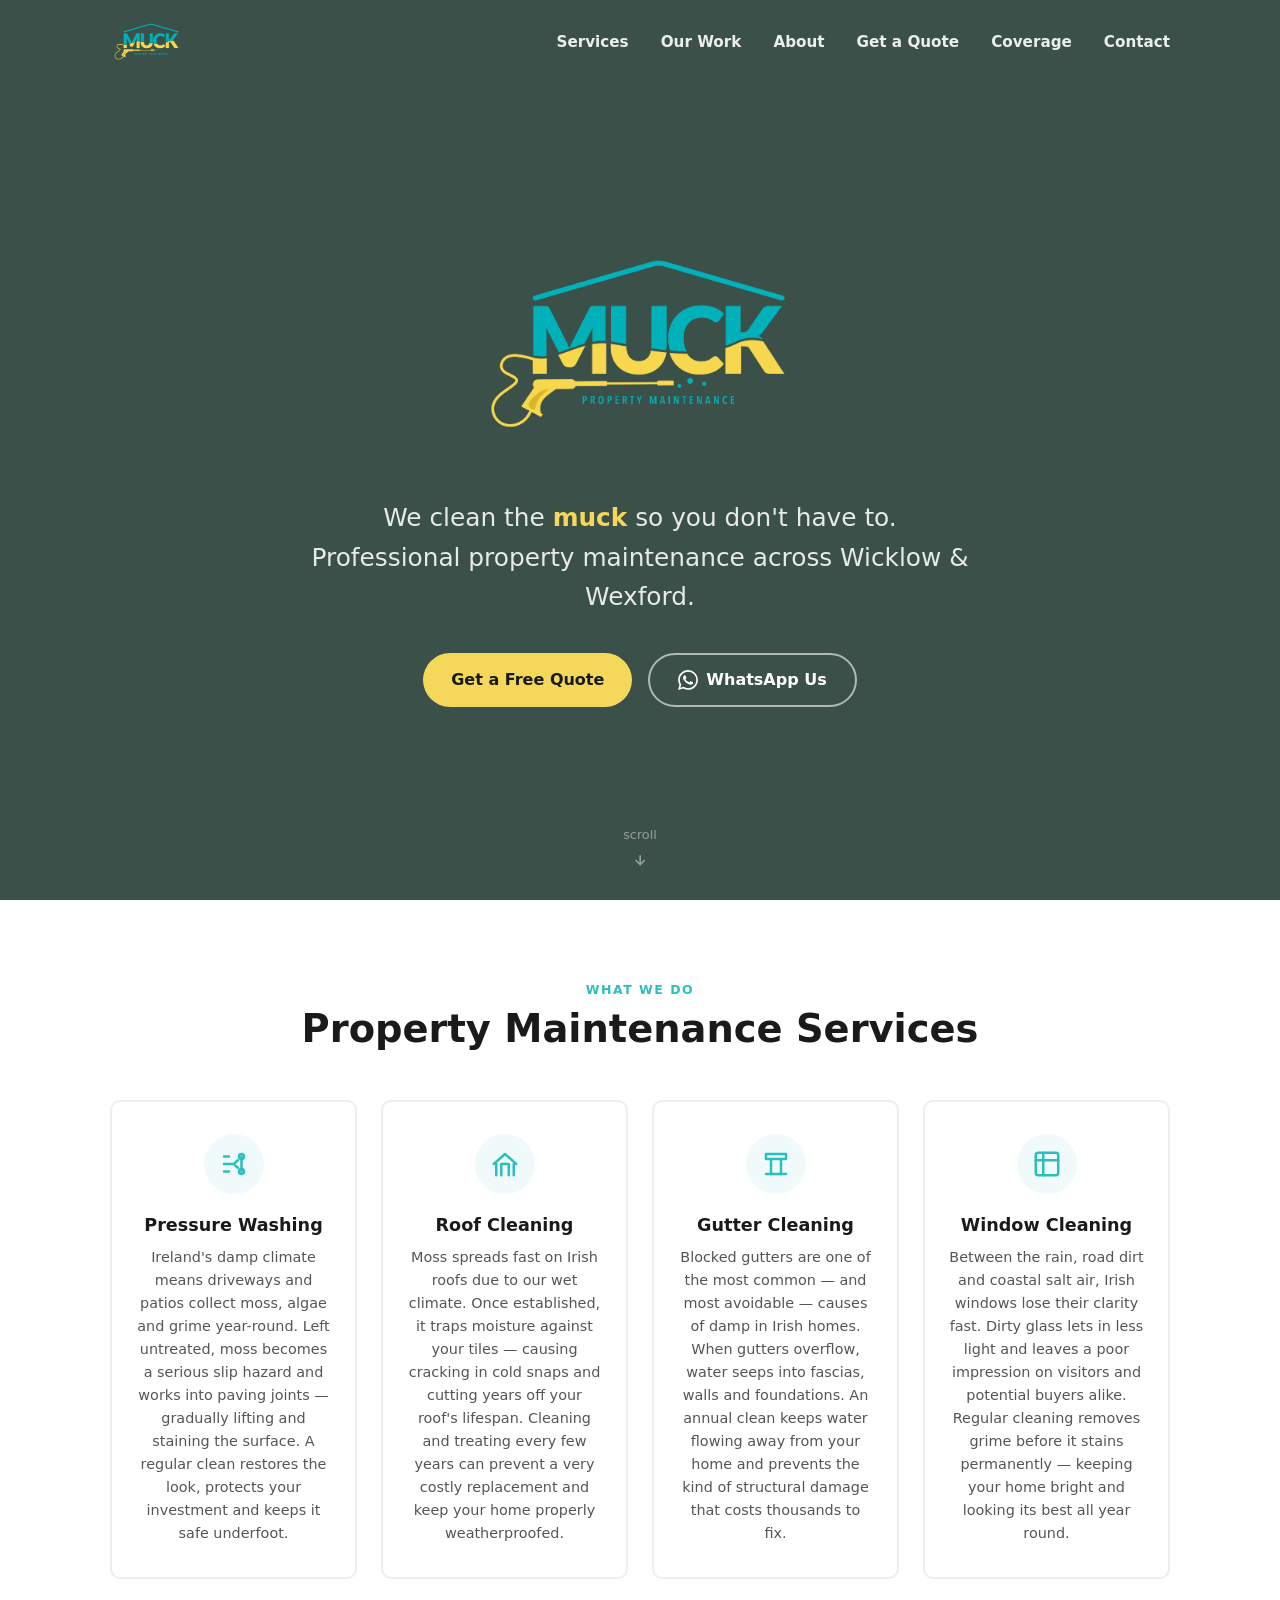
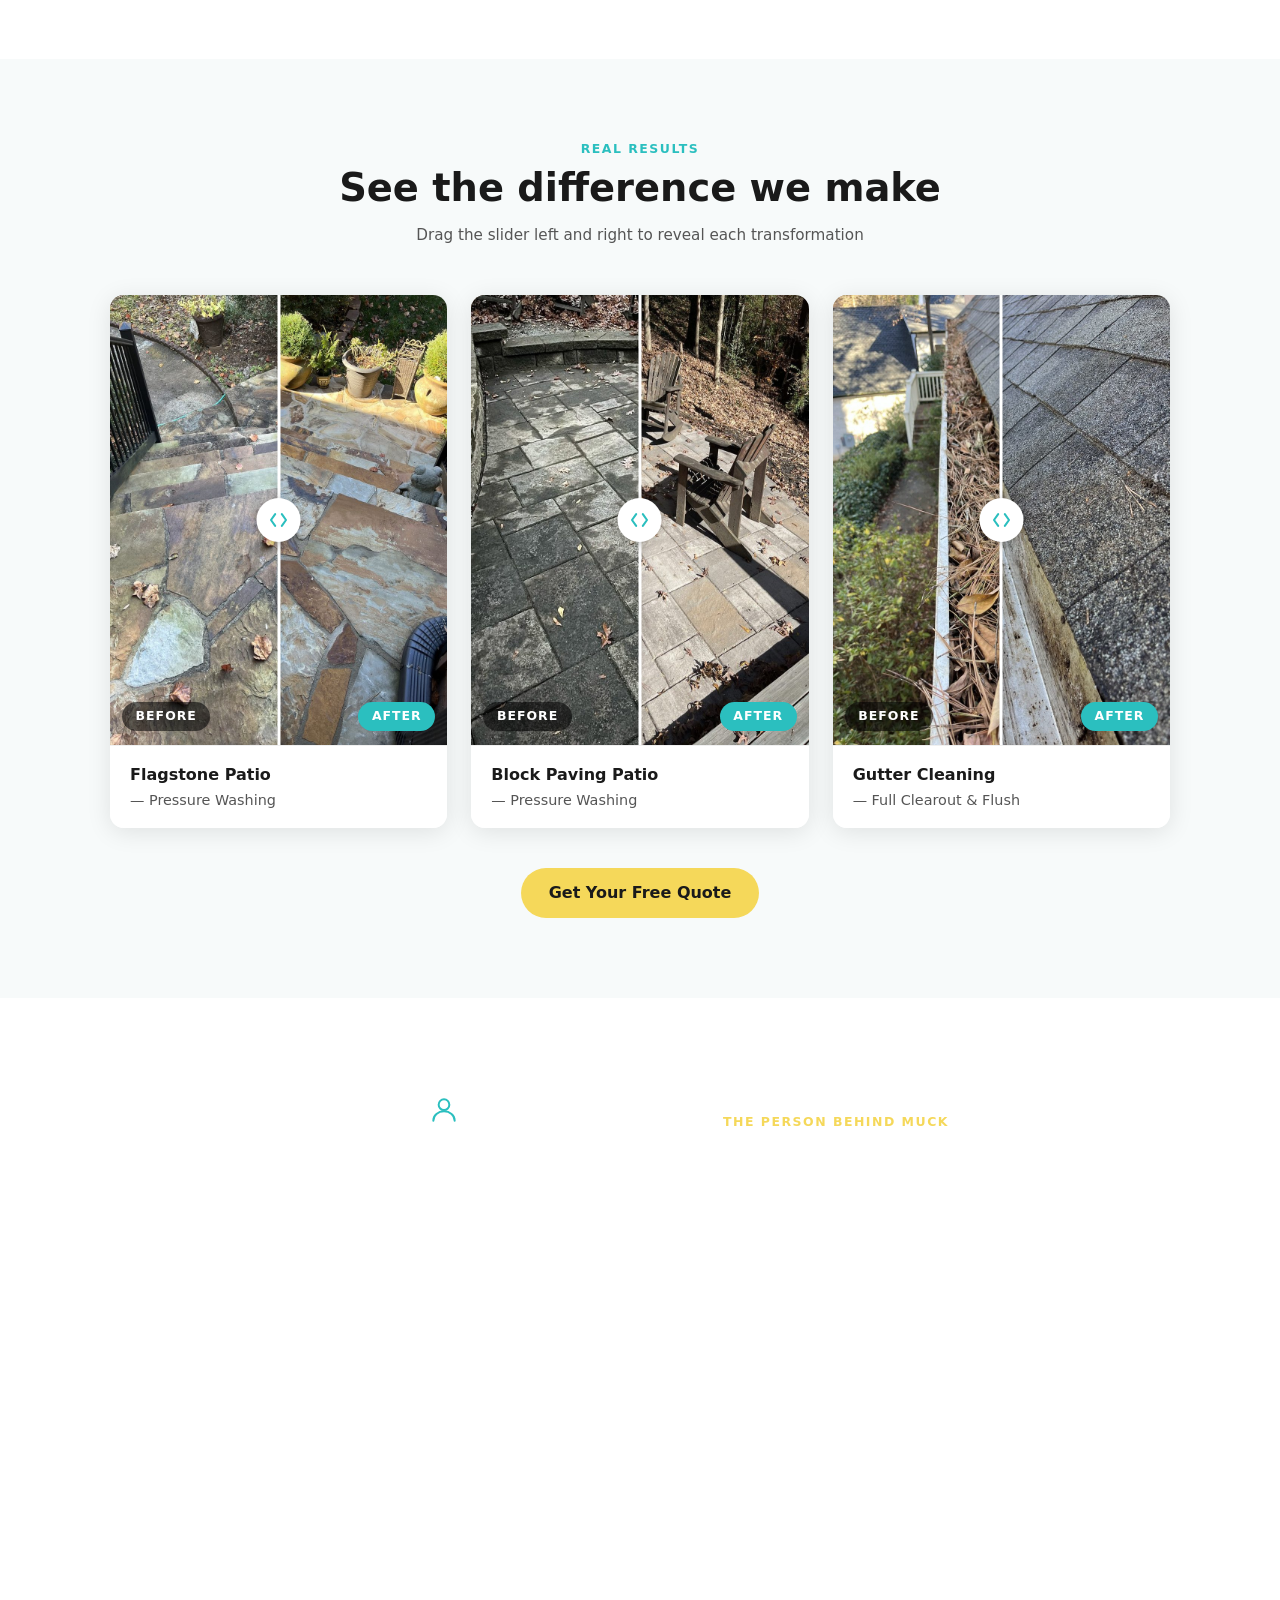
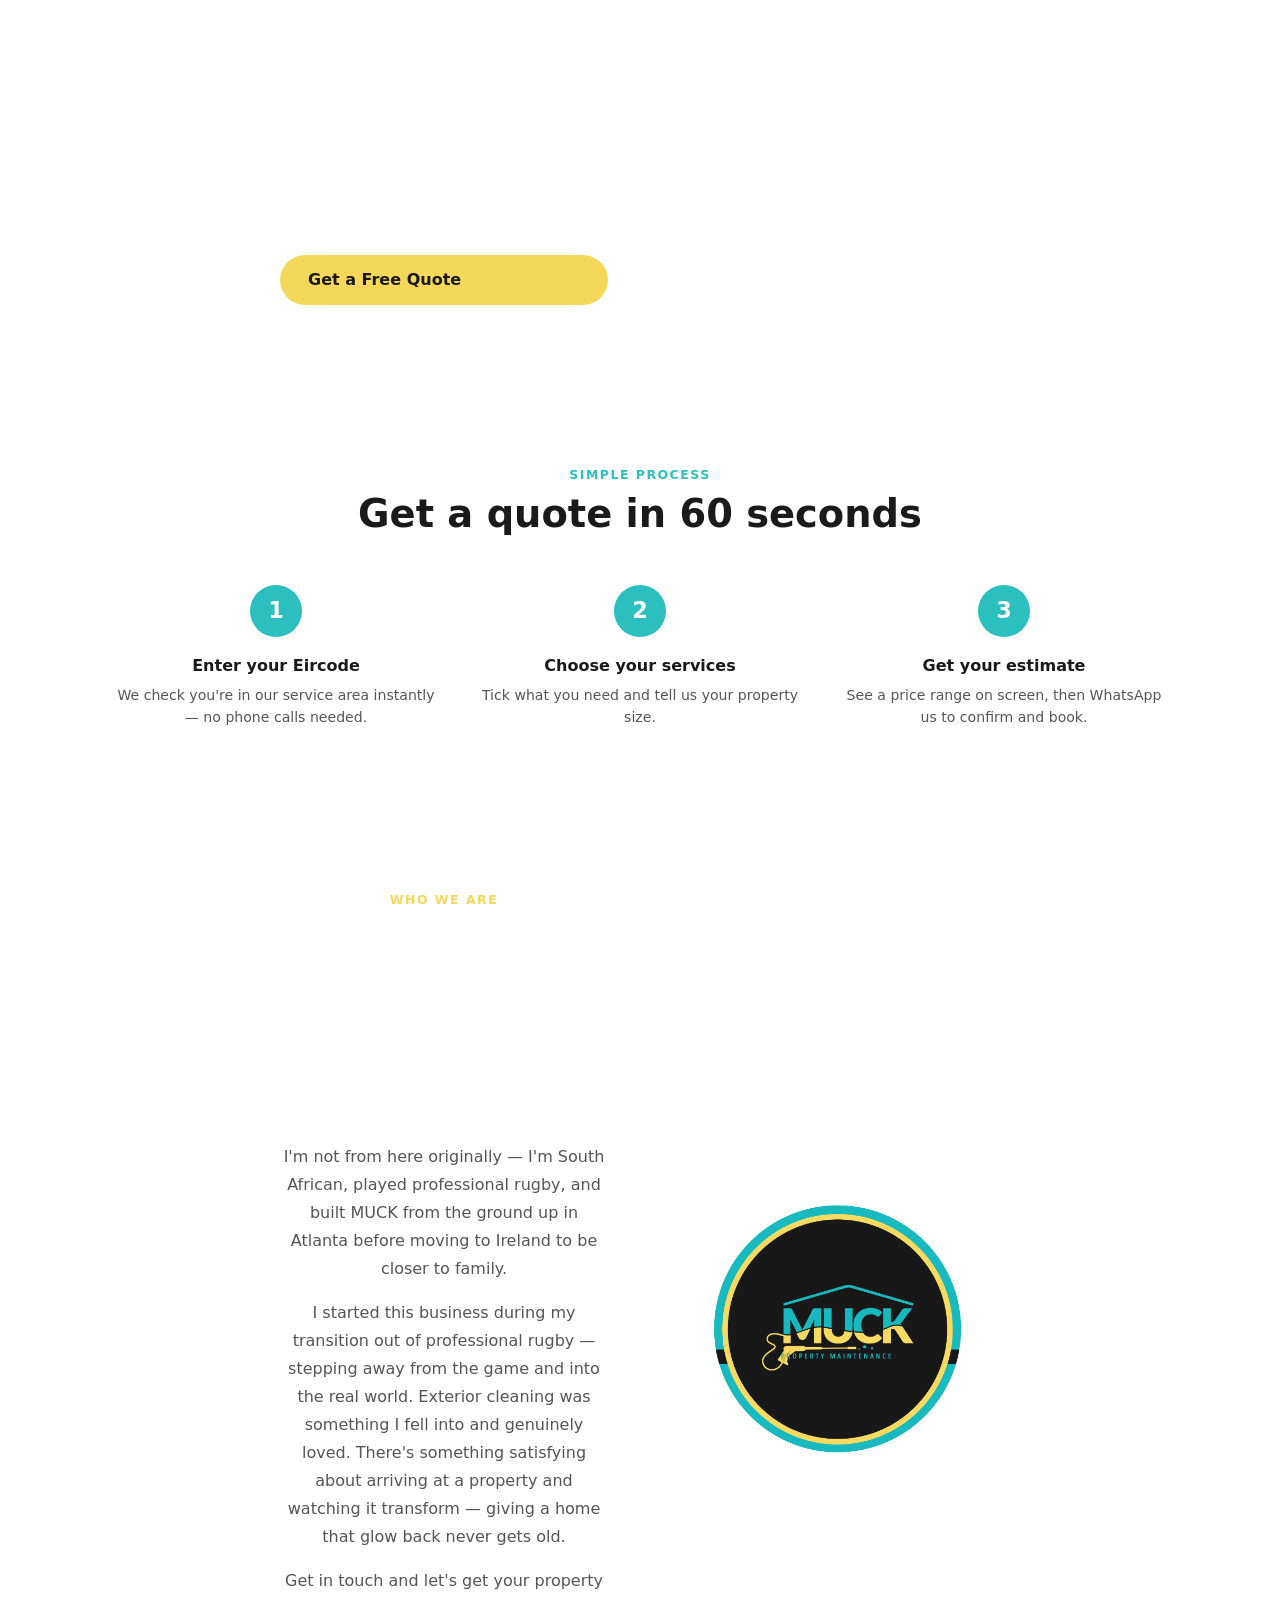
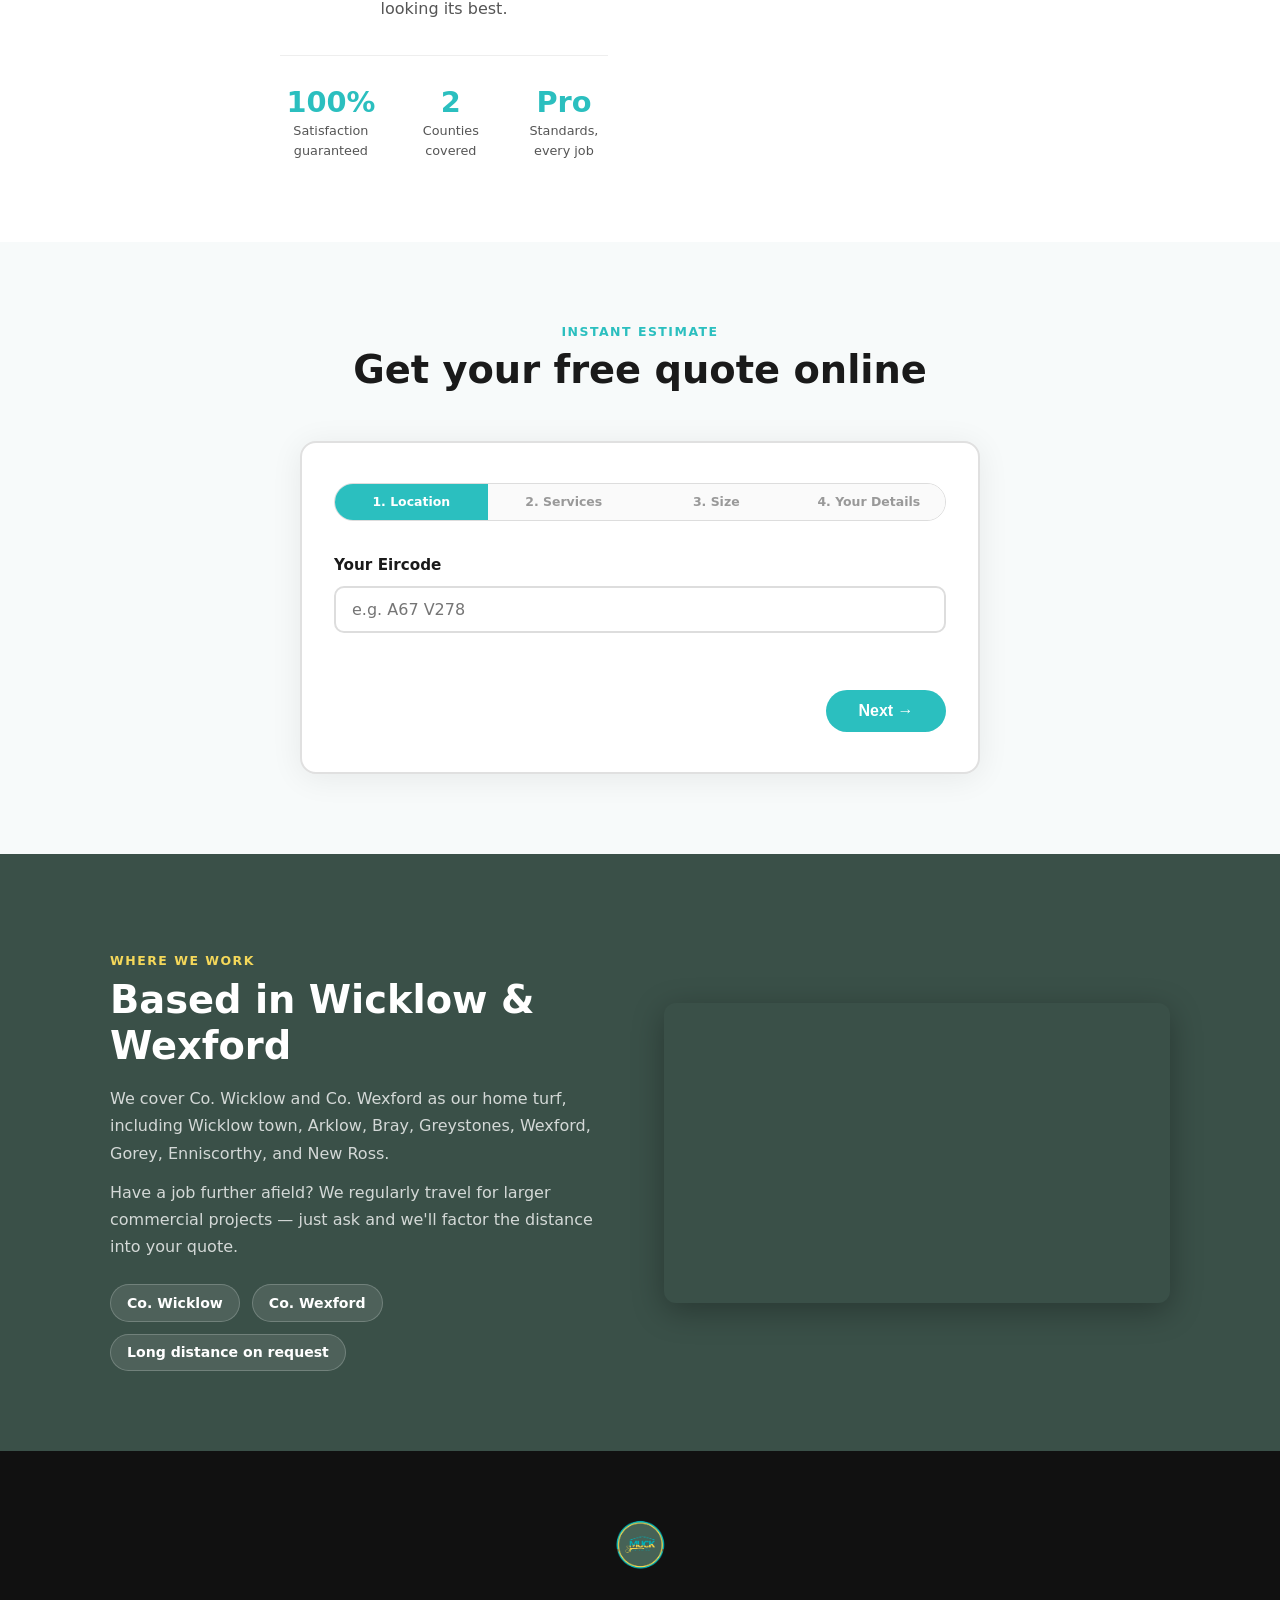
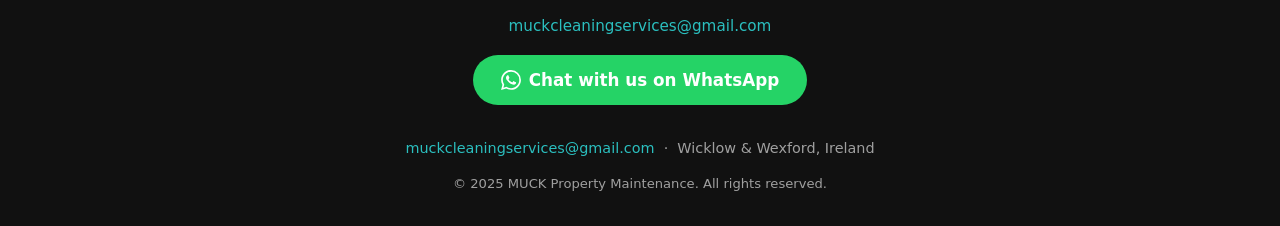
==== commit eddbd49c: "Add About section with Rowan's personal story South African, professional rugby background, built MU" ====
--- a/index.html
+++ b/index.html
@@ -56,6 +56,7 @@
       <ul class="nav-links" id="nav-links">
         <li><a href="#services">Services</a></li>
         <li><a href="#results">Our Work</a></li>
+        <li><a href="#about">About</a></li>
         <li><a href="#quote">Get a Quote</a></li>
         <li><a href="#coverage">Coverage</a></li>
         <li><a href="#footer">Contact</a></li>
@@ -232,6 +233,27 @@
     </div>
   </section>
 
+  <!-- ===== ABOUT ===== -->
+  <section id="about">
+    <div class="container">
+      <div class="about-inner fade-in">
+        <div class="about-icon" aria-hidden="true">
+          <svg viewBox="0 0 24 24" fill="none" stroke="currentColor" stroke-width="1.5" stroke-linecap="round" stroke-linejoin="round">
+            <circle cx="12" cy="8" r="4"/><path d="M4 20c0-4 3.6-7 8-7s8 3 8 7"/>
+          </svg>
+        </div>
+        <p class="section-label">The person behind MUCK</p>
+        <h2 class="section-title">Built from the ground up</h2>
+        <div class="about-body">
+          <p>I'm not from here originally — I'm South African, played professional rugby, and built MUCK from the ground up in Atlanta before moving to Ireland to be closer to family.</p>
+          <p>I started this business during my transition out of professional rugby — stepping away from the game and into the real world. Exterior cleaning was something I fell into and genuinely loved. There's something satisfying about arriving at a property and watching it transform — giving a home that glow back never gets old.</p>
+          <p class="about-cta-line">Get in touch and let's get your property looking its best.</p>
+        </div>
+        <a href="#quote" class="btn btn-primary about-btn">Get a Free Quote</a>
+      </div>
+    </div>
+  </section>
+
   <!-- ===== HOW IT WORKS ===== -->
   <section id="how">
     <div class="container">
@@ -254,6 +276,44 @@
           <div class="step-number">3</div>
           <h3>Get your estimate</h3>
           <p>See a price range on screen, then WhatsApp us to confirm and book.</p>
+        </div>
+      </div>
+    </div>
+  </section>
+
+  <!-- ===== ABOUT / STORY ===== -->
+  <section id="about">
+    <div class="container">
+      <div class="about-inner">
+        <div class="about-text fade-in">
+          <p class="section-label">Who we are</p>
+          <h2 class="section-title">Built on discipline.<br/>Brought home to Ireland.</h2>
+          <p>
+            I'm not from here originally — I'm South African, played professional rugby, and built MUCK from the ground up in Atlanta before moving to Ireland to be closer to family.
+          </p>
+          <p>
+            I started this business during my transition out of professional rugby — stepping away from the game and into the real world. Exterior cleaning was something I fell into and genuinely loved. There's something satisfying about arriving at a property and watching it transform — giving a home that glow back never gets old.
+          </p>
+          <p>
+            Get in touch and let's get your property looking its best.
+          </p>
+          <div class="about-stats">
+            <div class="about-stat">
+              <span class="stat-number">100%</span>
+              <span class="stat-label">Satisfaction guaranteed</span>
+            </div>
+            <div class="about-stat">
+              <span class="stat-number">2</span>
+              <span class="stat-label">Counties covered</span>
+            </div>
+            <div class="about-stat">
+              <span class="stat-number">Pro</span>
+              <span class="stat-label">Standards, every job</span>
+            </div>
+          </div>
+        </div>
+        <div class="about-image fade-in">
+          <img src="img/muck-img-4.png" alt="MUCK Exterior Cleaning Services" />
         </div>
       </div>
     </div>
--- a/css/style.css
+++ b/css/style.css
@@ -320,6 +320,47 @@
   margin-top: 2.5rem;
 }
 
+/* ===== ABOUT ===== */
+#about {
+  padding: 5rem 0;
+  background: var(--green-dark);
+  color: var(--white);
+}
+.about-inner {
+  max-width: 720px;
+  margin: 0 auto;
+  text-align: center;
+}
+.about-icon {
+  width: 64px;
+  height: 64px;
+  background: rgba(255,255,255,0.1);
+  border-radius: 50%;
+  display: flex;
+  align-items: center;
+  justify-content: center;
+  margin: 0 auto 1.5rem;
+}
+.about-icon svg {
+  width: 32px;
+  height: 32px;
+  stroke: var(--teal);
+}
+#about .section-label { color: var(--yellow); }
+#about .section-title { color: var(--white); margin-bottom: 2rem; }
+.about-body p {
+  font-size: 1.05rem;
+  color: rgba(255,255,255,0.85);
+  margin-bottom: 1.1rem;
+  line-height: 1.75;
+}
+.about-cta-line {
+  font-style: italic;
+  color: rgba(255,255,255,0.7) !important;
+  margin-top: 1.5rem;
+}
+.about-btn { margin-top: 2rem; }
+
 /* ===== HOW IT WORKS ===== */
 #how { padding: 5rem 0; background: var(--white); }
 .how-header { text-align: center; margin-bottom: 3rem; }
@@ -341,6 +382,23 @@
 }
 .step h3 { font-size: 1rem; font-weight: 700; margin-bottom: 0.35rem; }
 .step p { font-size: 0.88rem; color: var(--text-light); }
+
+/* ===== ABOUT ===== */
+#about { padding: 5rem 0; background: var(--white); }
+.about-inner { display: grid; grid-template-columns: 1fr 1fr; gap: 4rem; align-items: center; }
+.about-text p { color: var(--text-light); line-height: 1.75; margin-bottom: 1rem; }
+.about-stats { display: flex; gap: 2rem; margin-top: 2rem; padding-top: 2rem; border-top: 1px solid #eee; }
+.about-stat { display: flex; flex-direction: column; }
+.stat-number { font-size: 1.8rem; font-weight: 700; color: var(--teal); line-height: 1; }
+.stat-label { font-size: 0.8rem; color: var(--text-light); margin-top: 0.25rem; }
+.about-image { display: flex; justify-content: center; align-items: center; }
+.about-image img { width: 100%; max-width: 380px; border-radius: var(--radius); opacity: 0.9; }
+@media (max-width: 768px) {
+  .about-inner { grid-template-columns: 1fr; gap: 2rem; }
+  .about-image { order: -1; }
+  .about-image img { max-width: 200px; }
+  .about-stats { gap: 1.5rem; }
+}
 
 /* ===== QUOTE TOOL ===== */
 #quote { padding: 5rem 0; background: #f7fafa; }
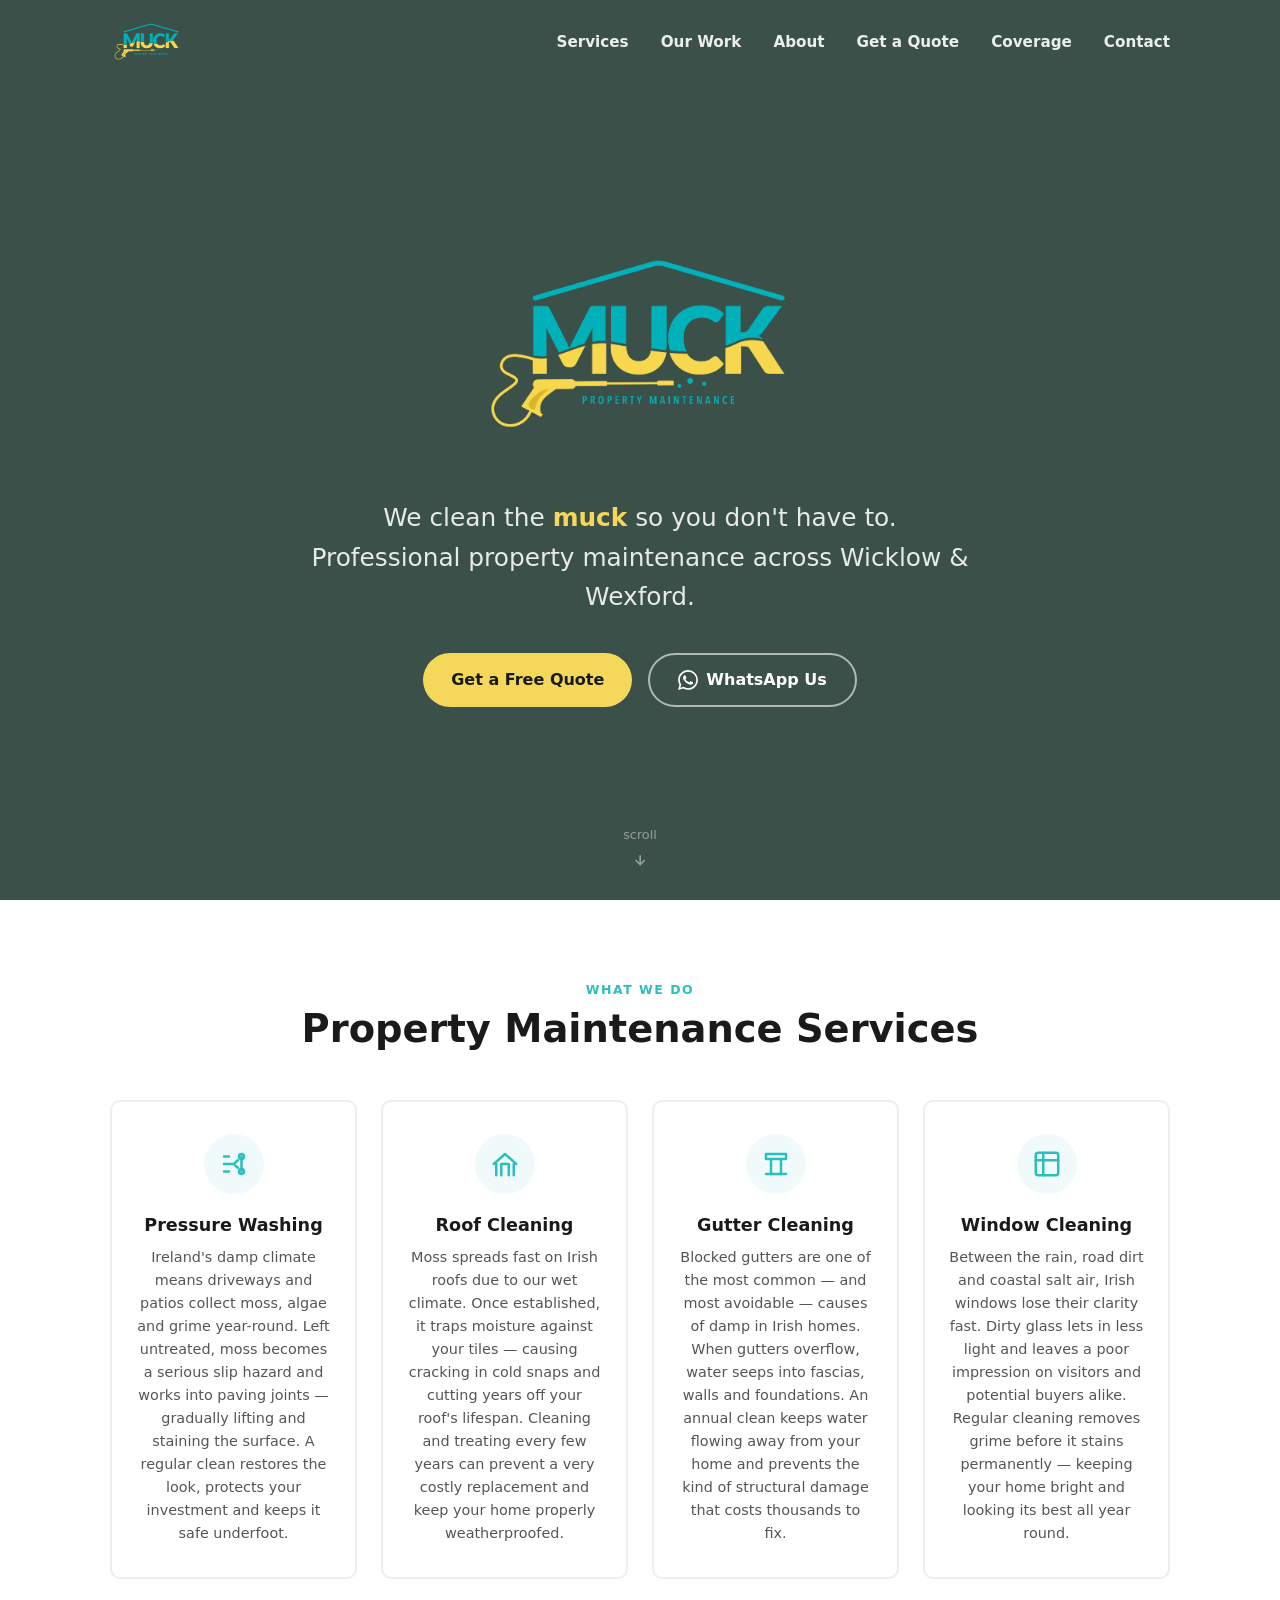
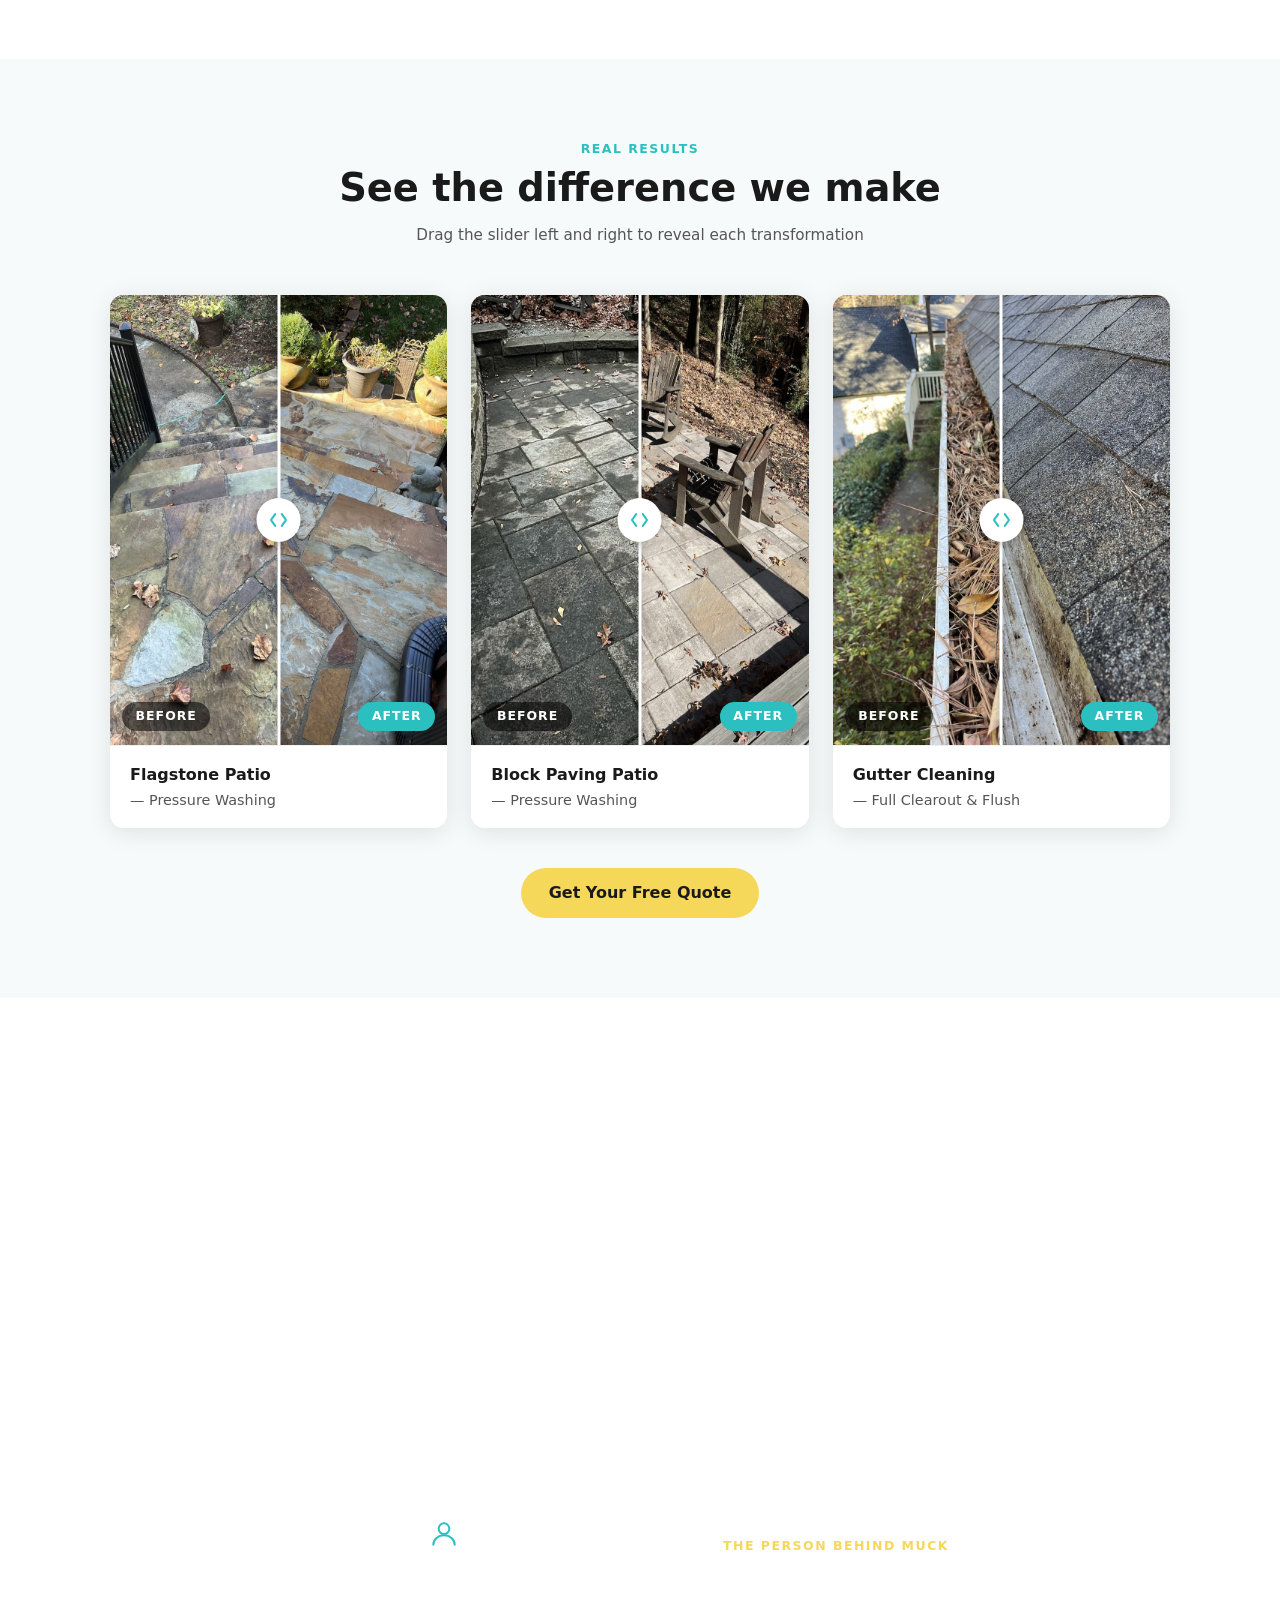
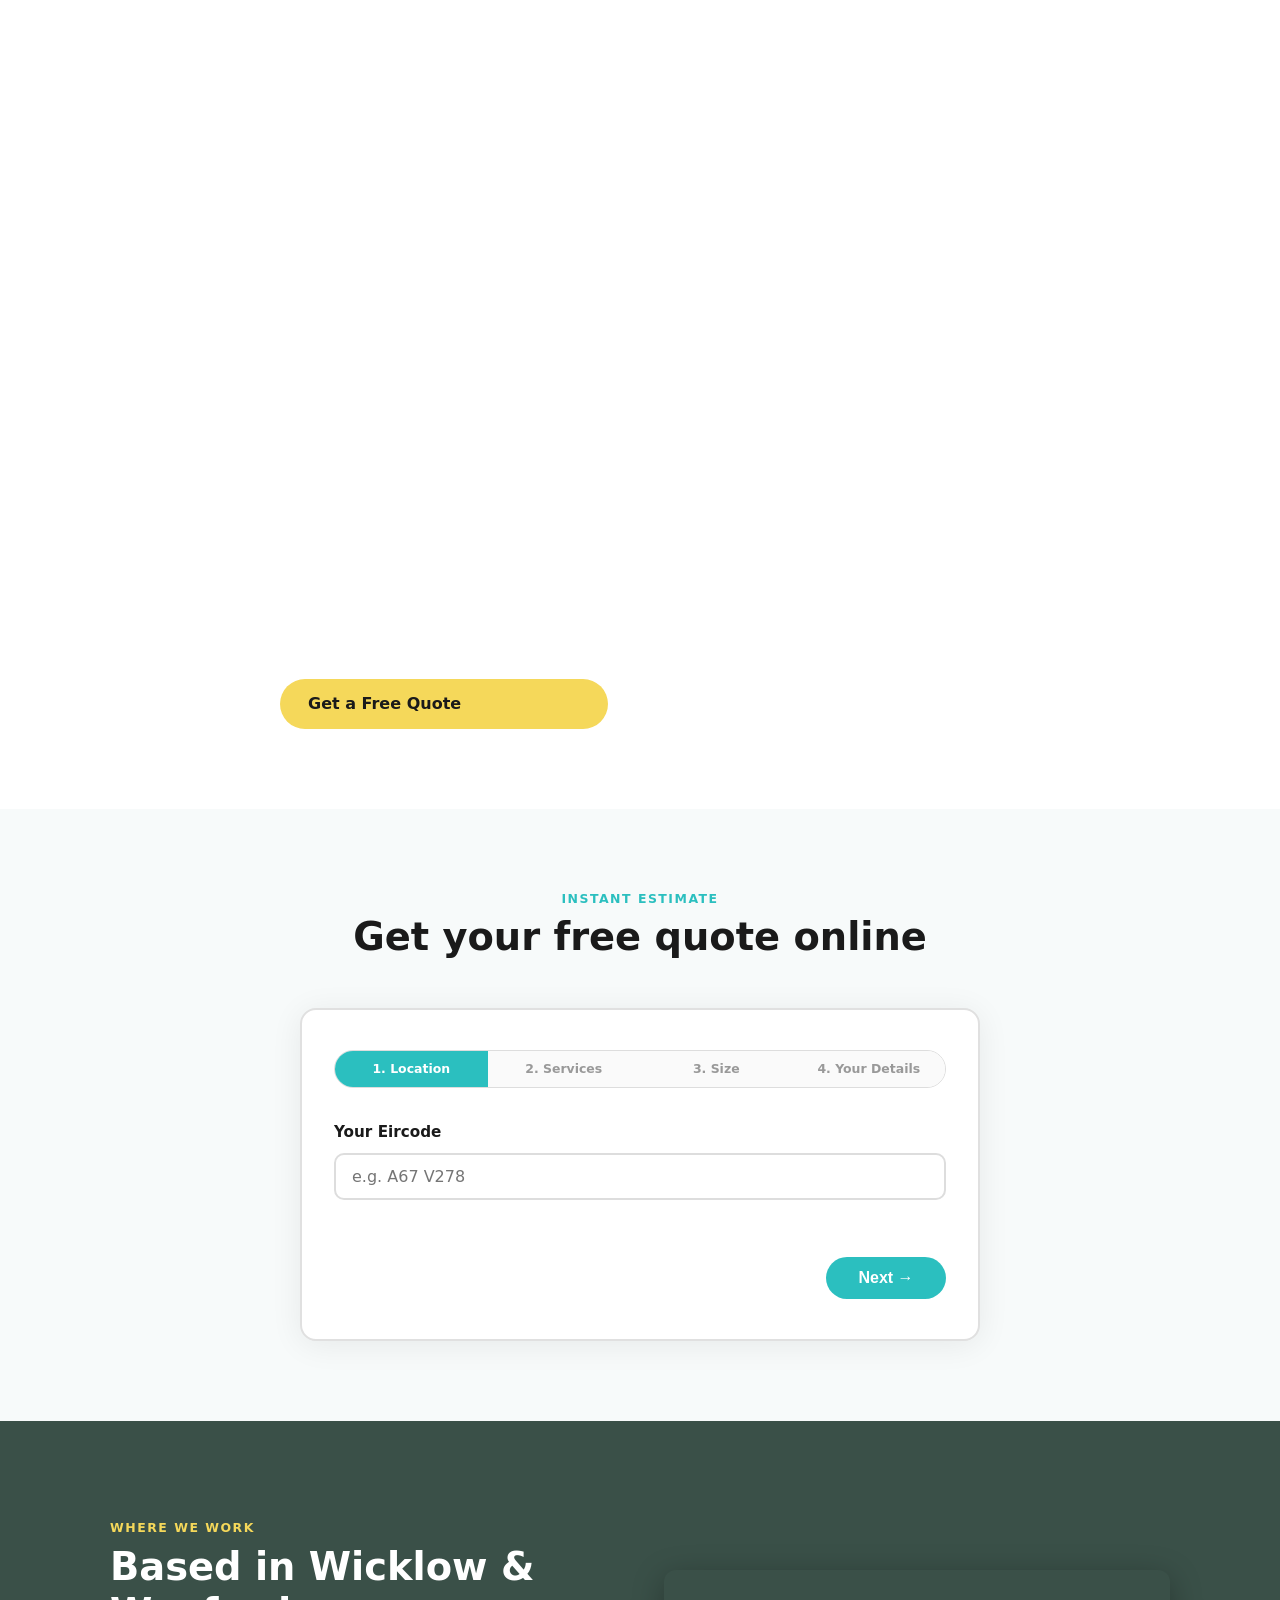
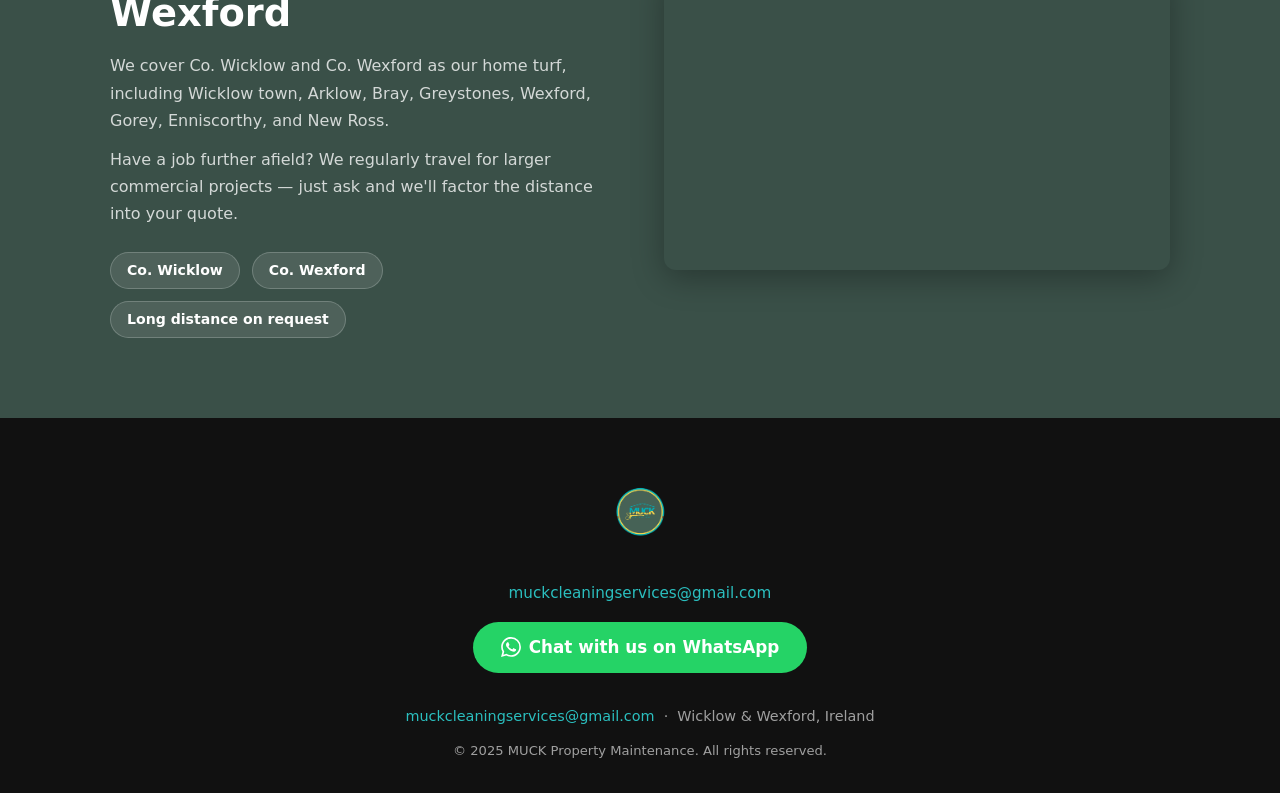
==== commit aad8ccfe: "Move About section to directly above Quote — remove duplicate old About block Co-Authored-By: Claude" ====
--- a/index.html
+++ b/index.html
@@ -233,6 +233,33 @@
     </div>
   </section>
 
+  <!-- ===== HOW IT WORKS ===== -->
+  <section id="how">
+    <div class="container">
+      <div class="how-header fade-in">
+        <p class="section-label">Simple process</p>
+        <h2 class="section-title">Get a quote in 60 seconds</h2>
+      </div>
+      <div class="steps">
+        <div class="step fade-in">
+          <div class="step-number">1</div>
+          <h3>Enter your Eircode</h3>
+          <p>We check you're in our service area instantly — no phone calls needed.</p>
+        </div>
+        <div class="step fade-in">
+          <div class="step-number">2</div>
+          <h3>Choose your services</h3>
+          <p>Tick what you need and tell us your property size.</p>
+        </div>
+        <div class="step fade-in">
+          <div class="step-number">3</div>
+          <h3>Get your estimate</h3>
+          <p>See a price range on screen, then WhatsApp us to confirm and book.</p>
+        </div>
+      </div>
+    </div>
+  </section>
+
   <!-- ===== ABOUT ===== -->
   <section id="about">
     <div class="container">
@@ -250,71 +277,6 @@
           <p class="about-cta-line">Get in touch and let's get your property looking its best.</p>
         </div>
         <a href="#quote" class="btn btn-primary about-btn">Get a Free Quote</a>
-      </div>
-    </div>
-  </section>
-
-  <!-- ===== HOW IT WORKS ===== -->
-  <section id="how">
-    <div class="container">
-      <div class="how-header fade-in">
-        <p class="section-label">Simple process</p>
-        <h2 class="section-title">Get a quote in 60 seconds</h2>
-      </div>
-      <div class="steps">
-        <div class="step fade-in">
-          <div class="step-number">1</div>
-          <h3>Enter your Eircode</h3>
-          <p>We check you're in our service area instantly — no phone calls needed.</p>
-        </div>
-        <div class="step fade-in">
-          <div class="step-number">2</div>
-          <h3>Choose your services</h3>
-          <p>Tick what you need and tell us your property size.</p>
-        </div>
-        <div class="step fade-in">
-          <div class="step-number">3</div>
-          <h3>Get your estimate</h3>
-          <p>See a price range on screen, then WhatsApp us to confirm and book.</p>
-        </div>
-      </div>
-    </div>
-  </section>
-
-  <!-- ===== ABOUT / STORY ===== -->
-  <section id="about">
-    <div class="container">
-      <div class="about-inner">
-        <div class="about-text fade-in">
-          <p class="section-label">Who we are</p>
-          <h2 class="section-title">Built on discipline.<br/>Brought home to Ireland.</h2>
-          <p>
-            I'm not from here originally — I'm South African, played professional rugby, and built MUCK from the ground up in Atlanta before moving to Ireland to be closer to family.
-          </p>
-          <p>
-            I started this business during my transition out of professional rugby — stepping away from the game and into the real world. Exterior cleaning was something I fell into and genuinely loved. There's something satisfying about arriving at a property and watching it transform — giving a home that glow back never gets old.
-          </p>
-          <p>
-            Get in touch and let's get your property looking its best.
-          </p>
-          <div class="about-stats">
-            <div class="about-stat">
-              <span class="stat-number">100%</span>
-              <span class="stat-label">Satisfaction guaranteed</span>
-            </div>
-            <div class="about-stat">
-              <span class="stat-number">2</span>
-              <span class="stat-label">Counties covered</span>
-            </div>
-            <div class="about-stat">
-              <span class="stat-number">Pro</span>
-              <span class="stat-label">Standards, every job</span>
-            </div>
-          </div>
-        </div>
-        <div class="about-image fade-in">
-          <img src="img/muck-img-4.png" alt="MUCK Exterior Cleaning Services" />
-        </div>
       </div>
     </div>
   </section>
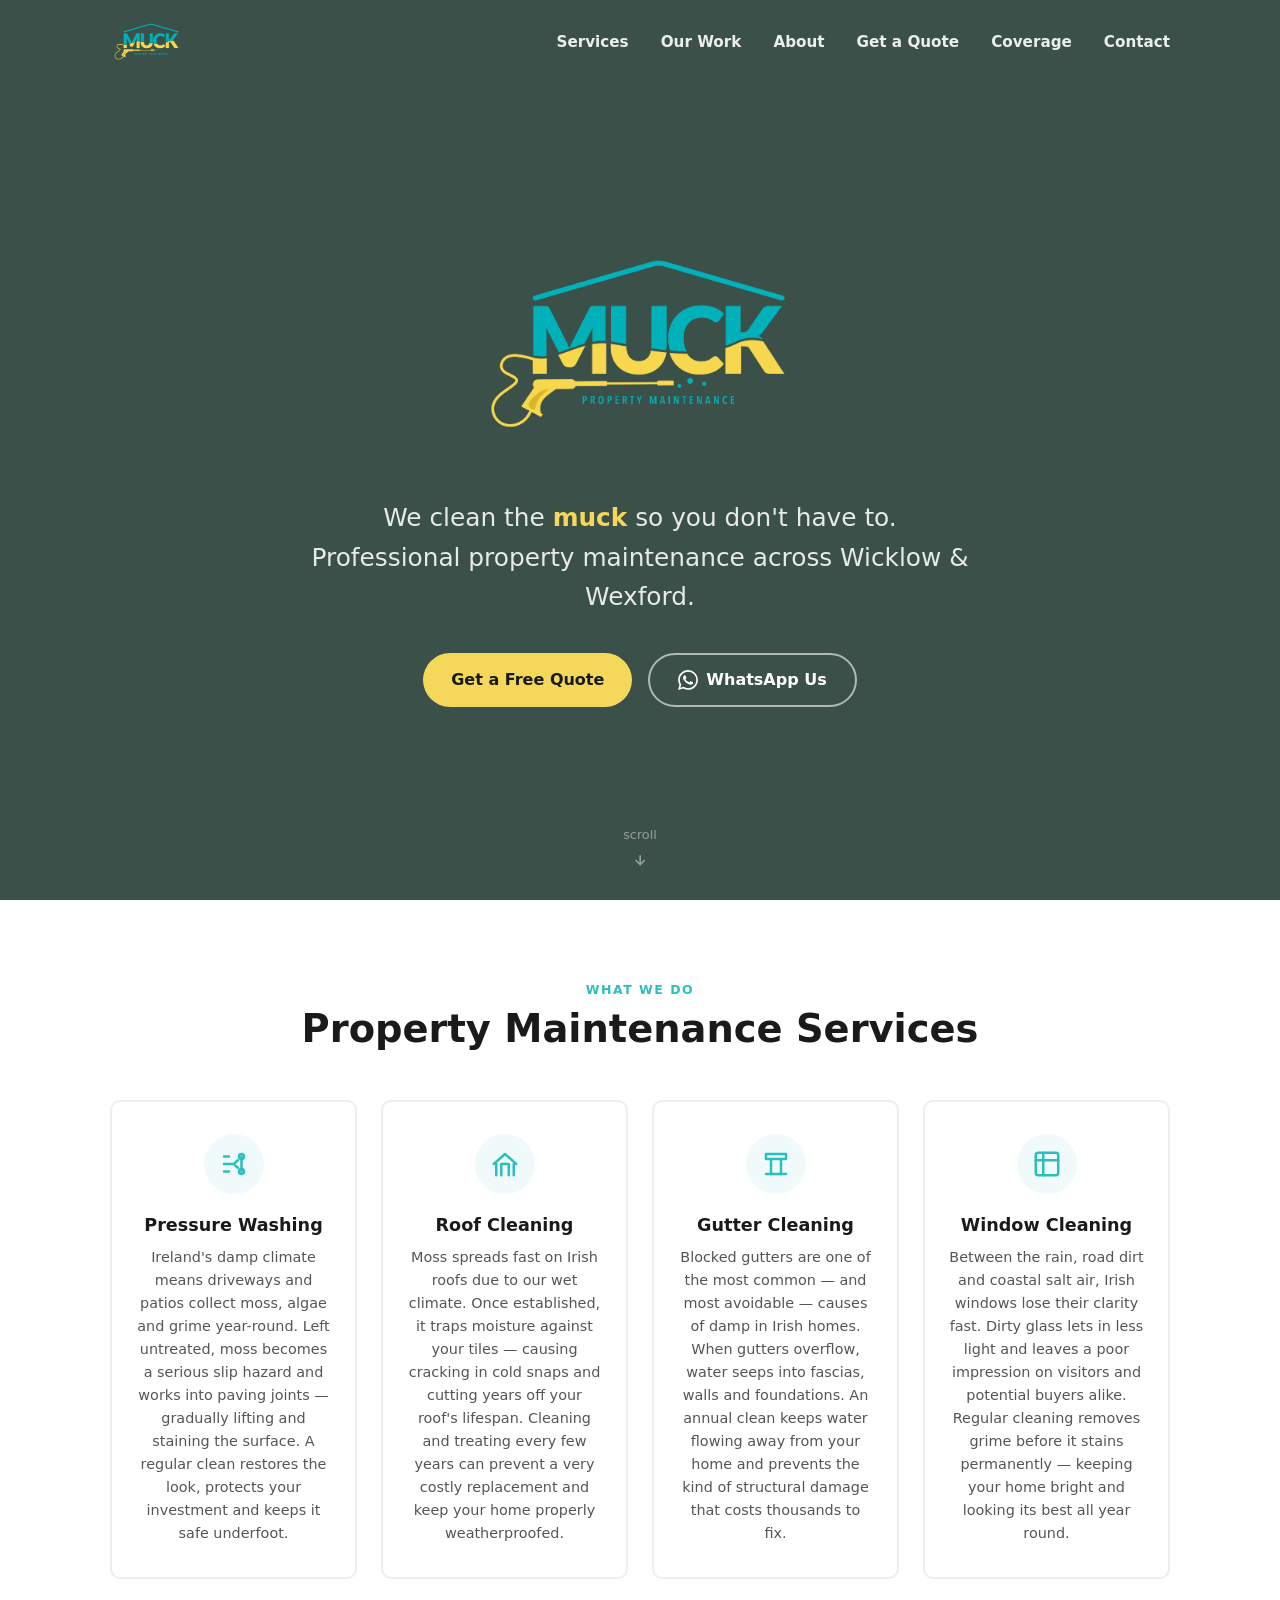
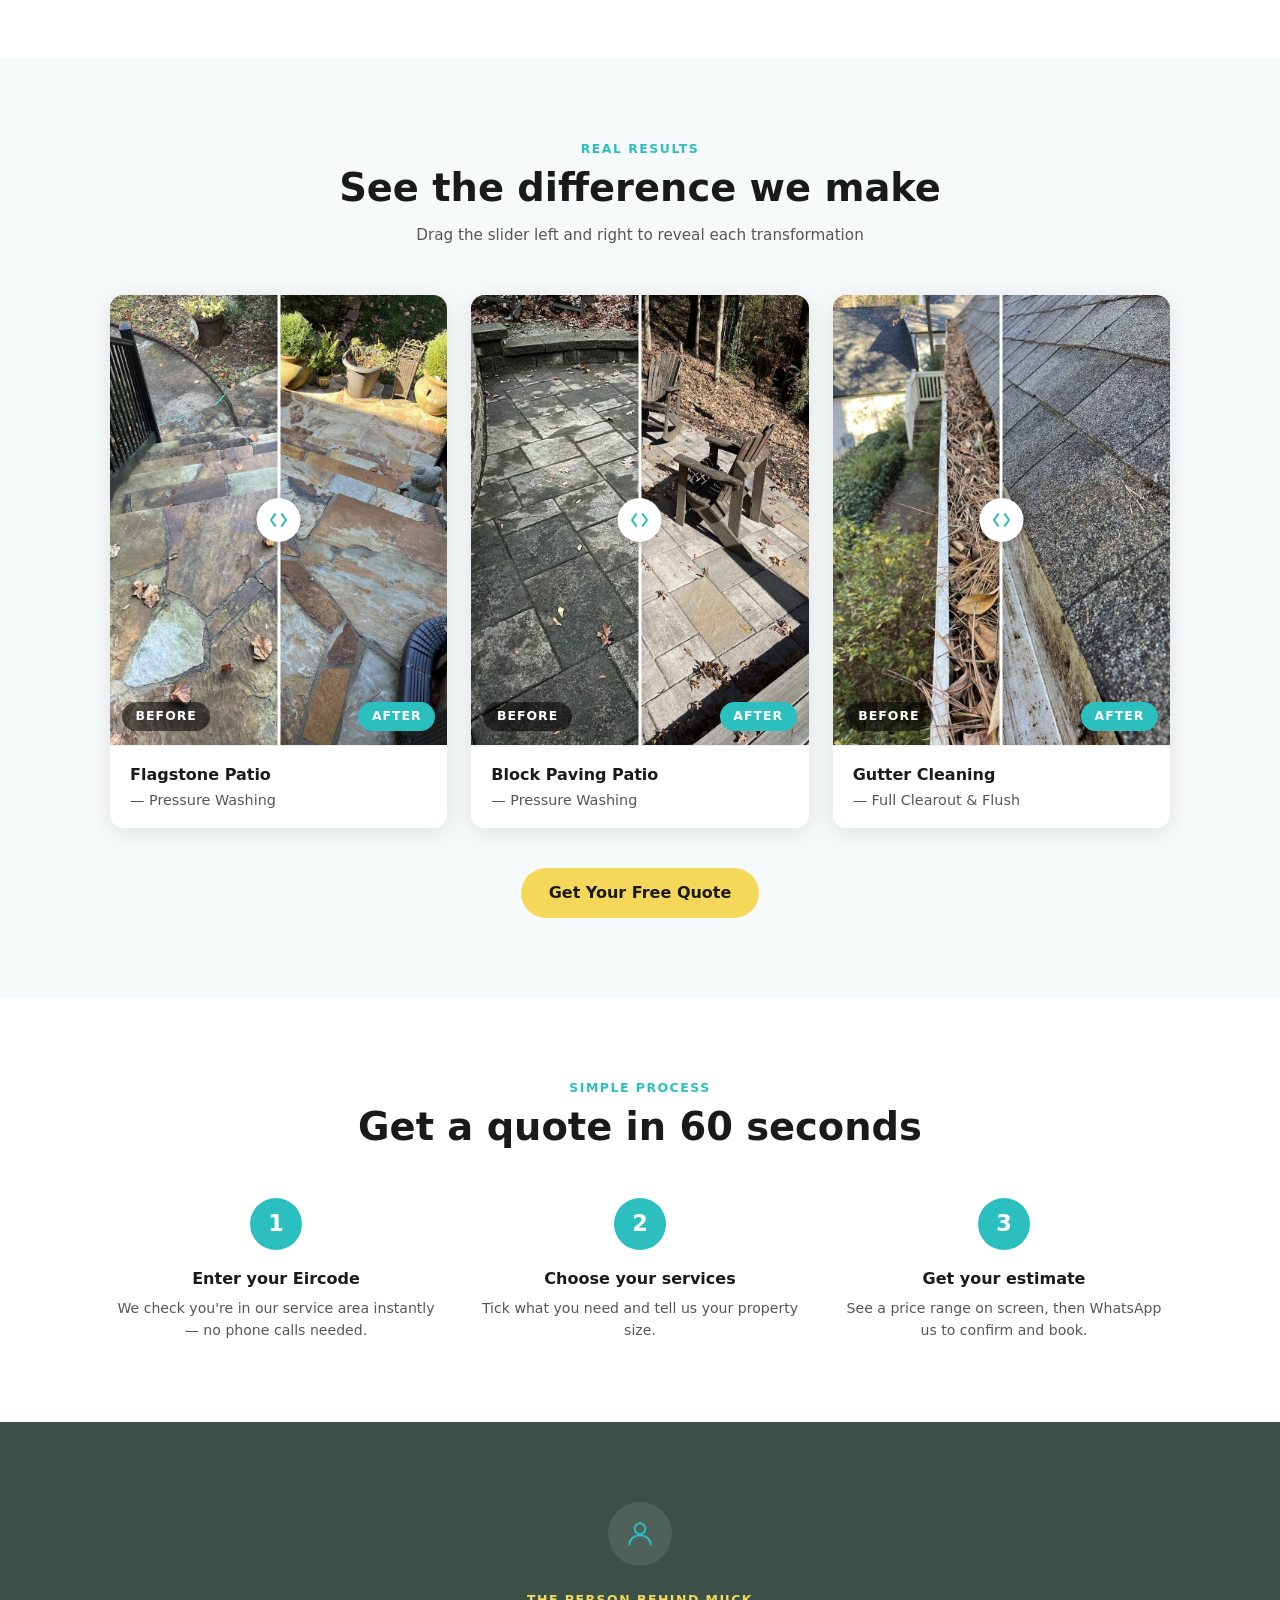
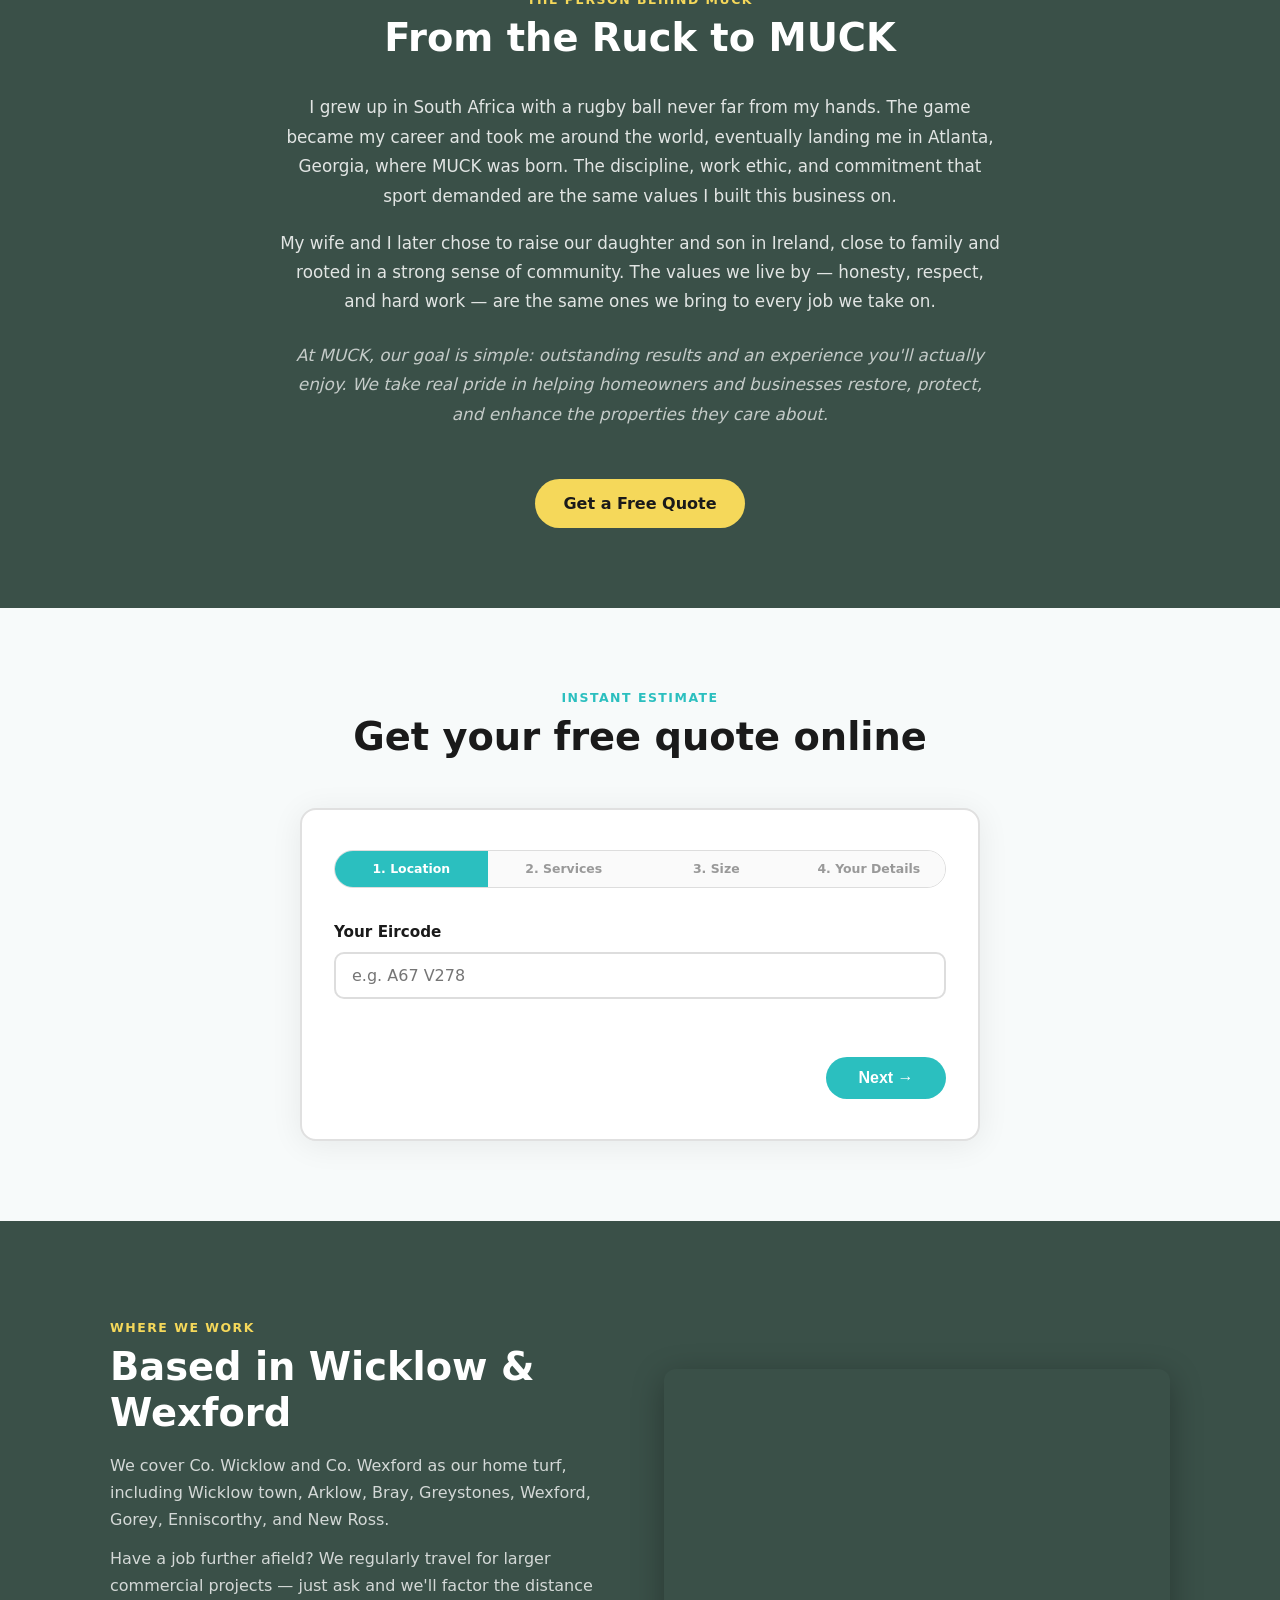
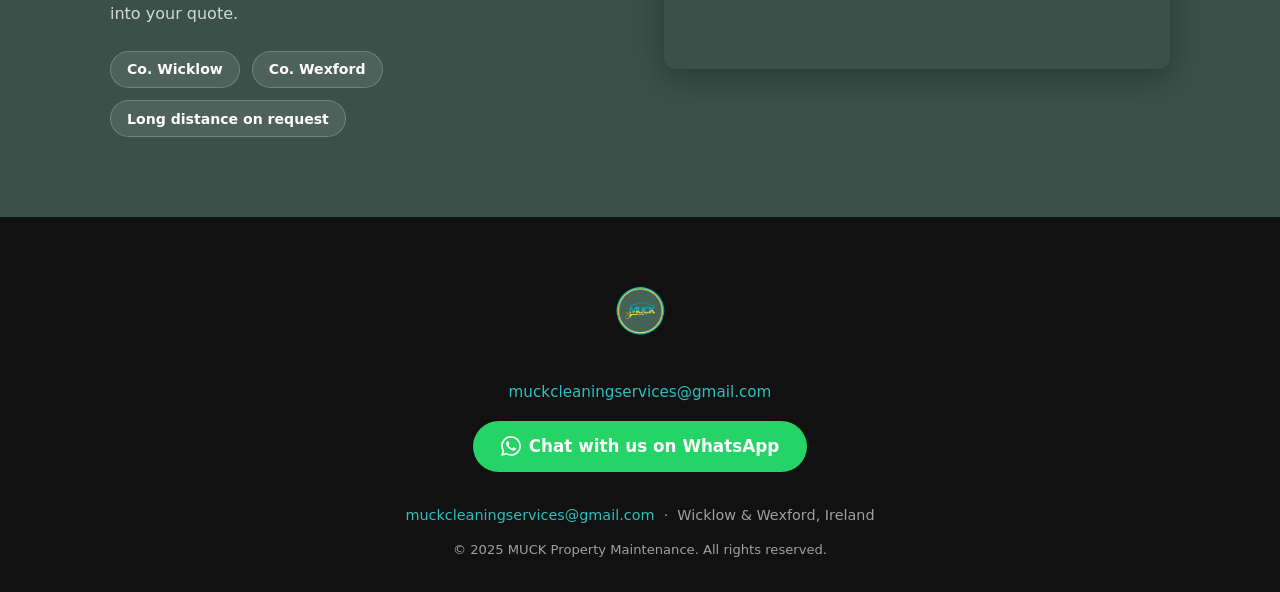
==== commit 3c1e43d7: "Update About section with 'From the Ruck to MUCK' bio Co-Authored-By: Claude Sonnet 4.6 <noreply@ant" ====
--- a/index.html
+++ b/index.html
@@ -270,11 +270,11 @@
           </svg>
         </div>
         <p class="section-label">The person behind MUCK</p>
-        <h2 class="section-title">Built from the ground up</h2>
+        <h2 class="section-title">From the Ruck to MUCK</h2>
         <div class="about-body">
-          <p>I'm not from here originally — I'm South African, played professional rugby, and built MUCK from the ground up in Atlanta before moving to Ireland to be closer to family.</p>
-          <p>I started this business during my transition out of professional rugby — stepping away from the game and into the real world. Exterior cleaning was something I fell into and genuinely loved. There's something satisfying about arriving at a property and watching it transform — giving a home that glow back never gets old.</p>
-          <p class="about-cta-line">Get in touch and let's get your property looking its best.</p>
+          <p>I grew up in South Africa with a rugby ball never far from my hands. The game became my career and took me around the world, eventually landing me in Atlanta, Georgia, where MUCK was born. The discipline, work ethic, and commitment that sport demanded are the same values I built this business on.</p>
+          <p>My wife and I later chose to raise our daughter and son in Ireland, close to family and rooted in a strong sense of community. The values we live by — honesty, respect, and hard work — are the same ones we bring to every job we take on.</p>
+          <p class="about-cta-line">At MUCK, our goal is simple: outstanding results and an experience you'll actually enjoy. We take real pride in helping homeowners and businesses restore, protect, and enhance the properties they care about.</p>
         </div>
         <a href="#quote" class="btn btn-primary about-btn">Get a Free Quote</a>
       </div>
--- a/css/style.css
+++ b/css/style.css
@@ -383,22 +383,6 @@
 .step h3 { font-size: 1rem; font-weight: 700; margin-bottom: 0.35rem; }
 .step p { font-size: 0.88rem; color: var(--text-light); }
 
-/* ===== ABOUT ===== */
-#about { padding: 5rem 0; background: var(--white); }
-.about-inner { display: grid; grid-template-columns: 1fr 1fr; gap: 4rem; align-items: center; }
-.about-text p { color: var(--text-light); line-height: 1.75; margin-bottom: 1rem; }
-.about-stats { display: flex; gap: 2rem; margin-top: 2rem; padding-top: 2rem; border-top: 1px solid #eee; }
-.about-stat { display: flex; flex-direction: column; }
-.stat-number { font-size: 1.8rem; font-weight: 700; color: var(--teal); line-height: 1; }
-.stat-label { font-size: 0.8rem; color: var(--text-light); margin-top: 0.25rem; }
-.about-image { display: flex; justify-content: center; align-items: center; }
-.about-image img { width: 100%; max-width: 380px; border-radius: var(--radius); opacity: 0.9; }
-@media (max-width: 768px) {
-  .about-inner { grid-template-columns: 1fr; gap: 2rem; }
-  .about-image { order: -1; }
-  .about-image img { max-width: 200px; }
-  .about-stats { gap: 1.5rem; }
-}
 
 /* ===== QUOTE TOOL ===== */
 #quote { padding: 5rem 0; background: #f7fafa; }
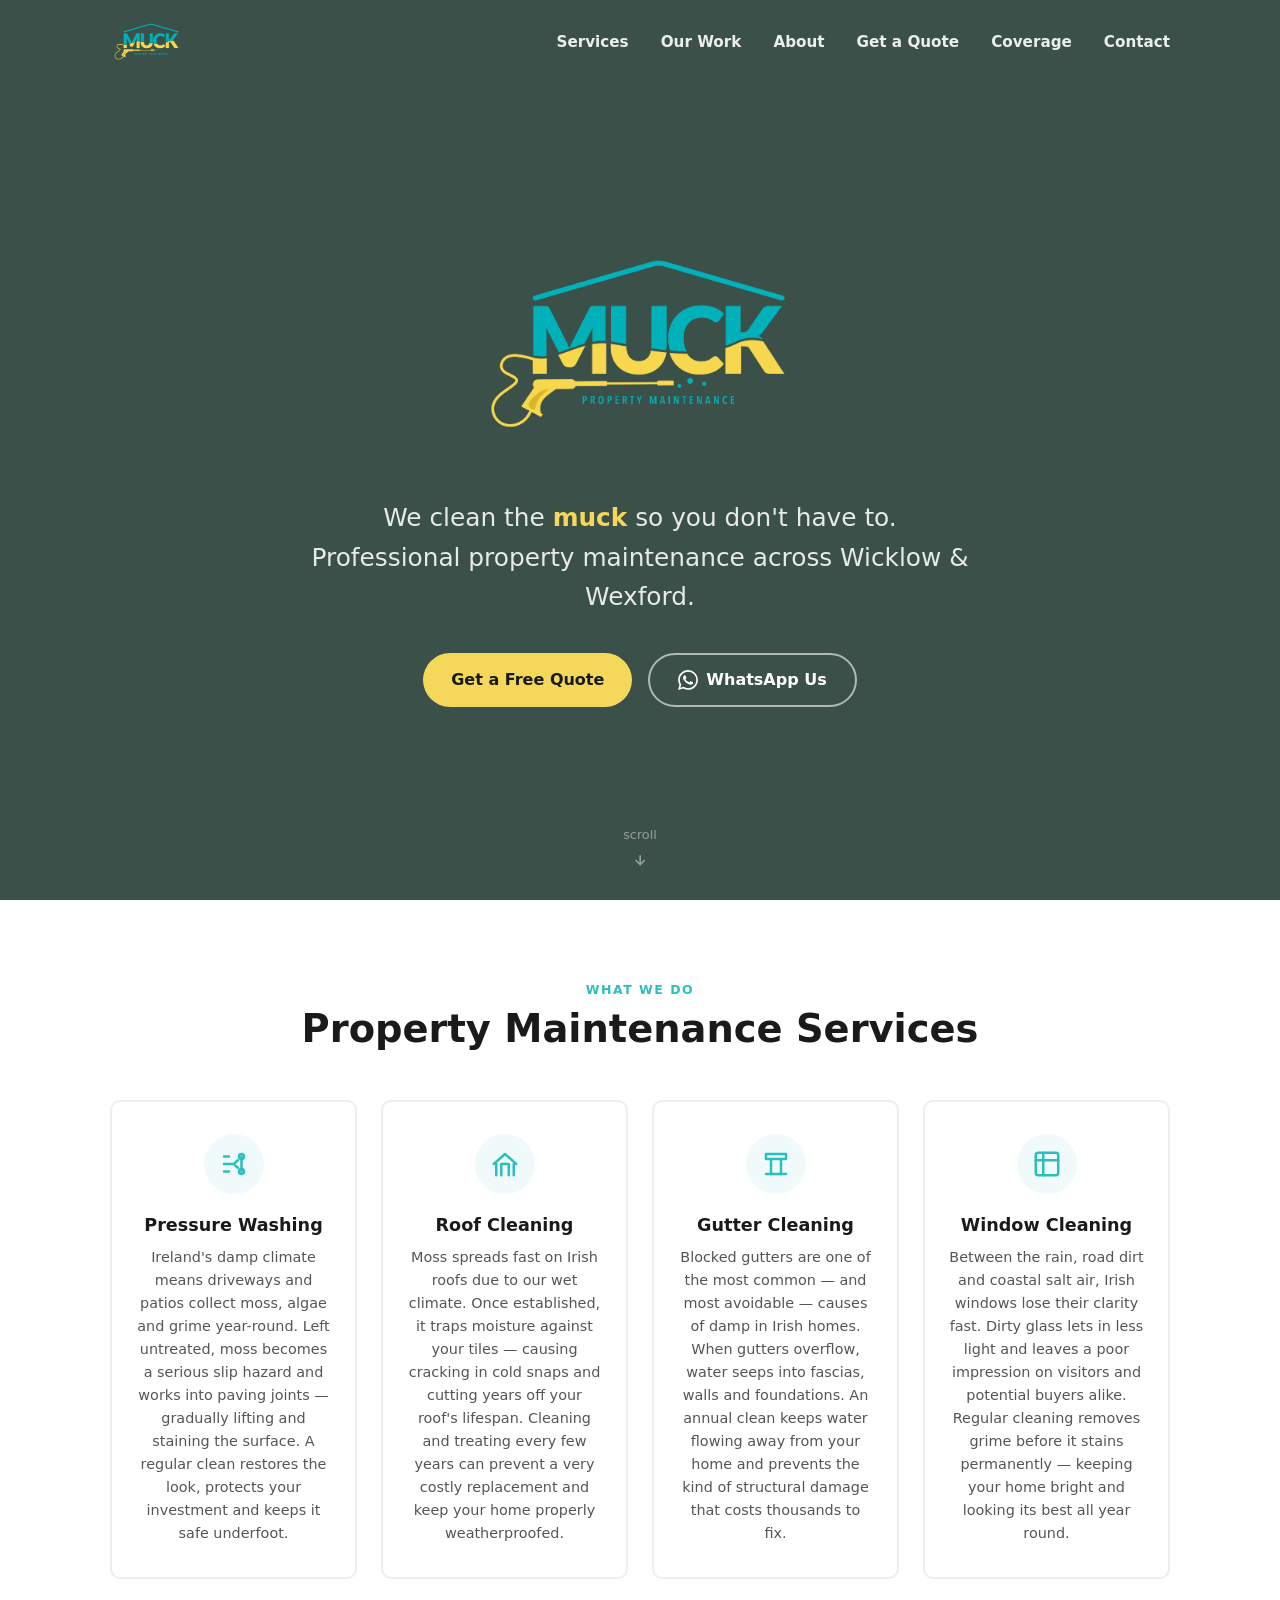
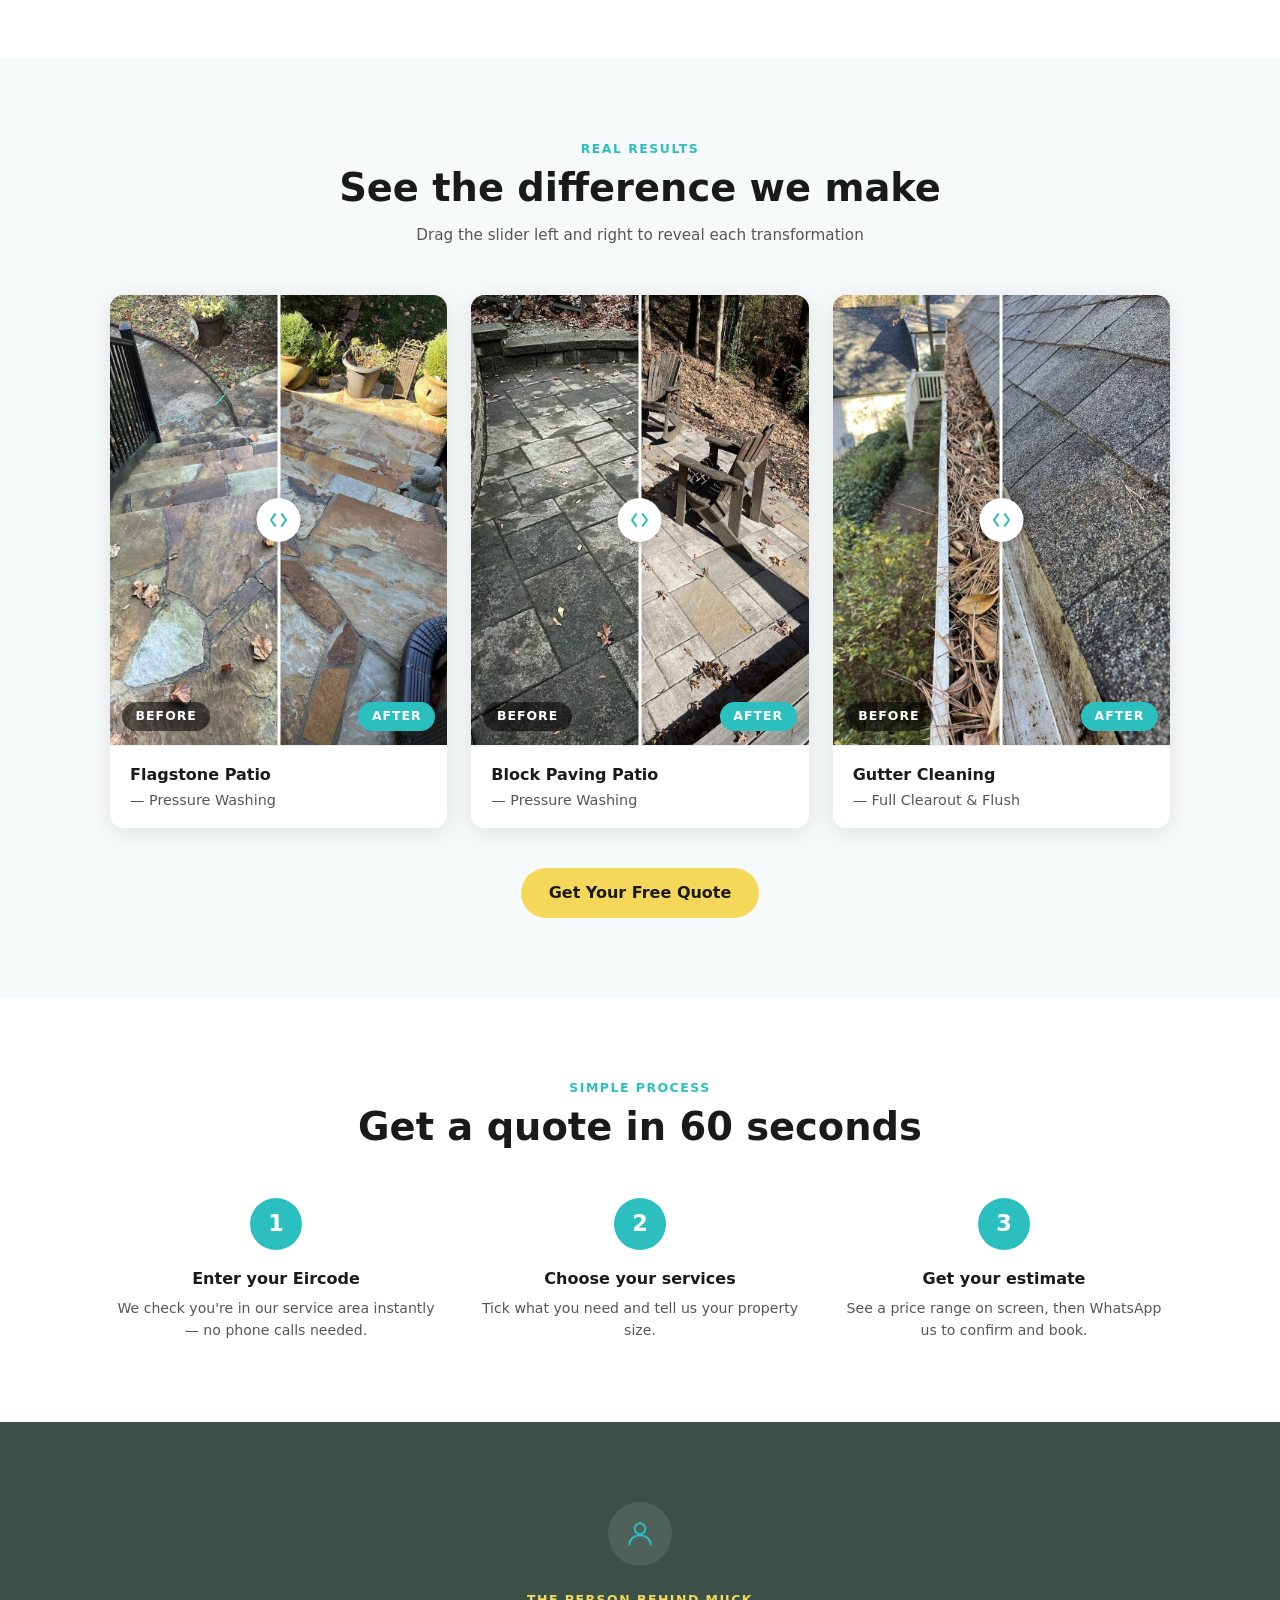
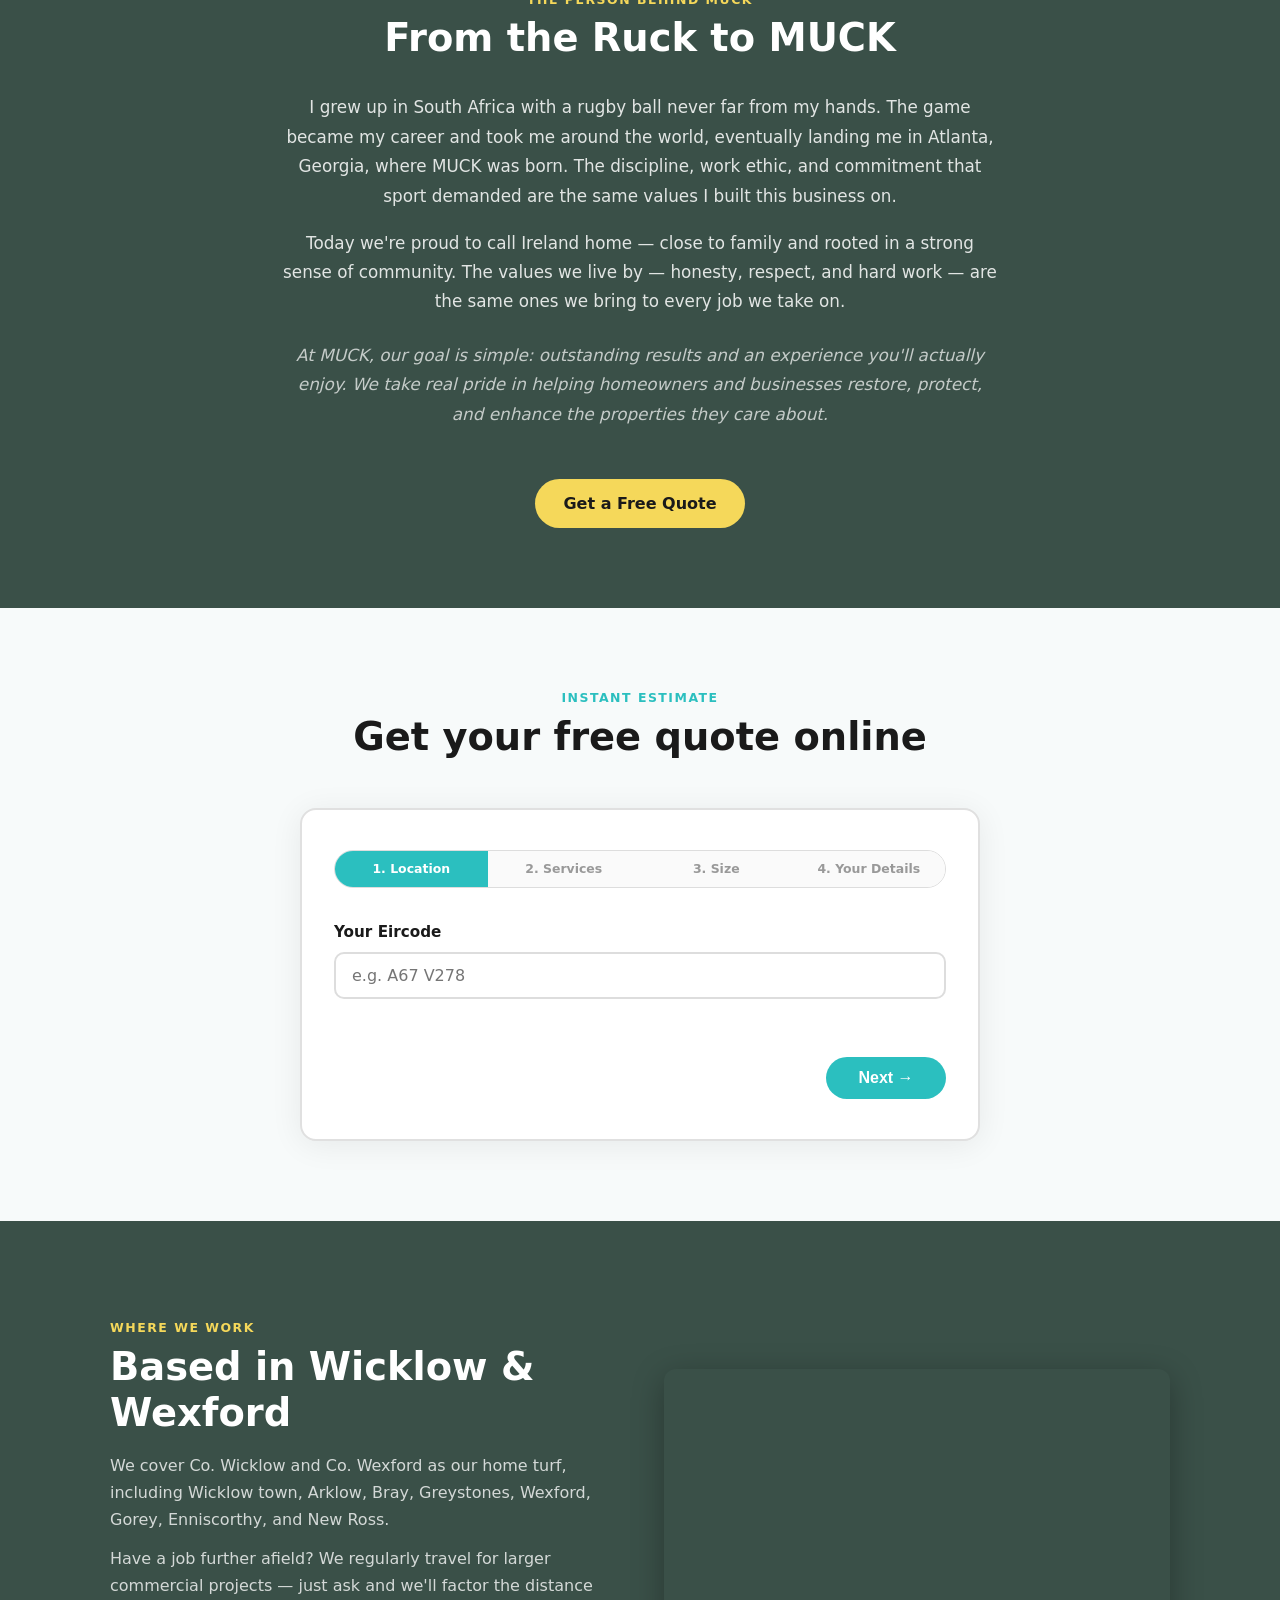
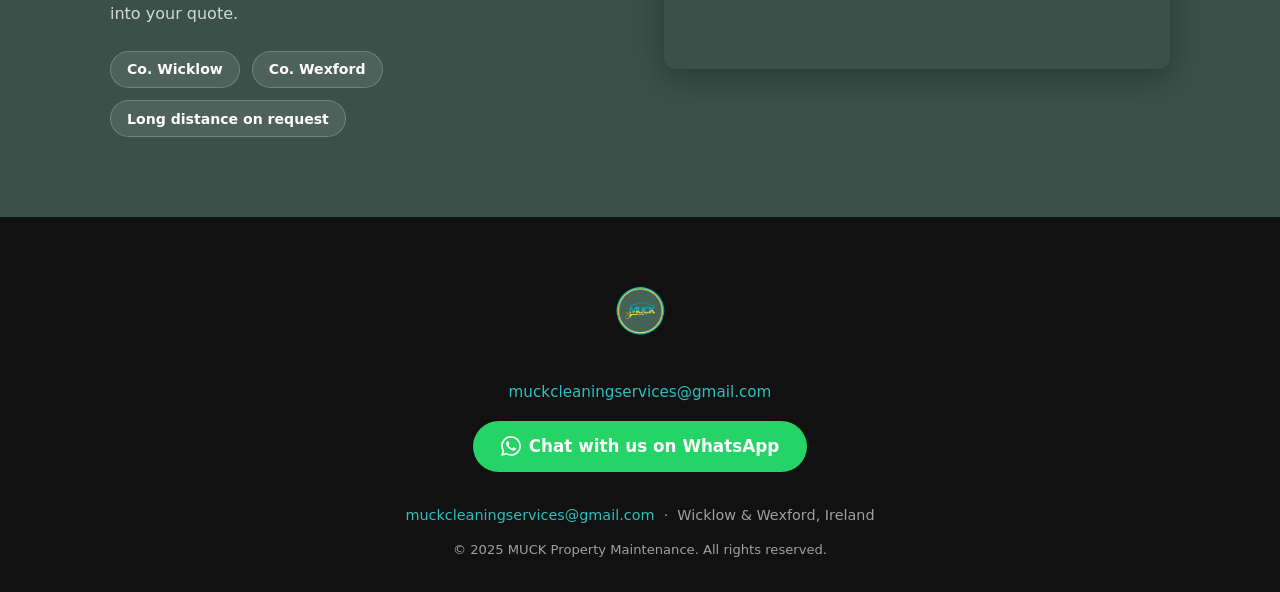
==== commit 399d688c: "Update About bio — tweak Ireland paragraph Co-Authored-By: Claude Sonnet 4.6 <noreply@anthropic.com>" ====
--- a/index.html
+++ b/index.html
@@ -273,7 +273,7 @@
         <h2 class="section-title">From the Ruck to MUCK</h2>
         <div class="about-body">
           <p>I grew up in South Africa with a rugby ball never far from my hands. The game became my career and took me around the world, eventually landing me in Atlanta, Georgia, where MUCK was born. The discipline, work ethic, and commitment that sport demanded are the same values I built this business on.</p>
-          <p>My wife and I later chose to raise our daughter and son in Ireland, close to family and rooted in a strong sense of community. The values we live by — honesty, respect, and hard work — are the same ones we bring to every job we take on.</p>
+          <p>Today we're proud to call Ireland home — close to family and rooted in a strong sense of community. The values we live by — honesty, respect, and hard work — are the same ones we bring to every job we take on.</p>
           <p class="about-cta-line">At MUCK, our goal is simple: outstanding results and an experience you'll actually enjoy. We take real pride in helping homeowners and businesses restore, protect, and enhance the properties they care about.</p>
         </div>
         <a href="#quote" class="btn btn-primary about-btn">Get a Free Quote</a>
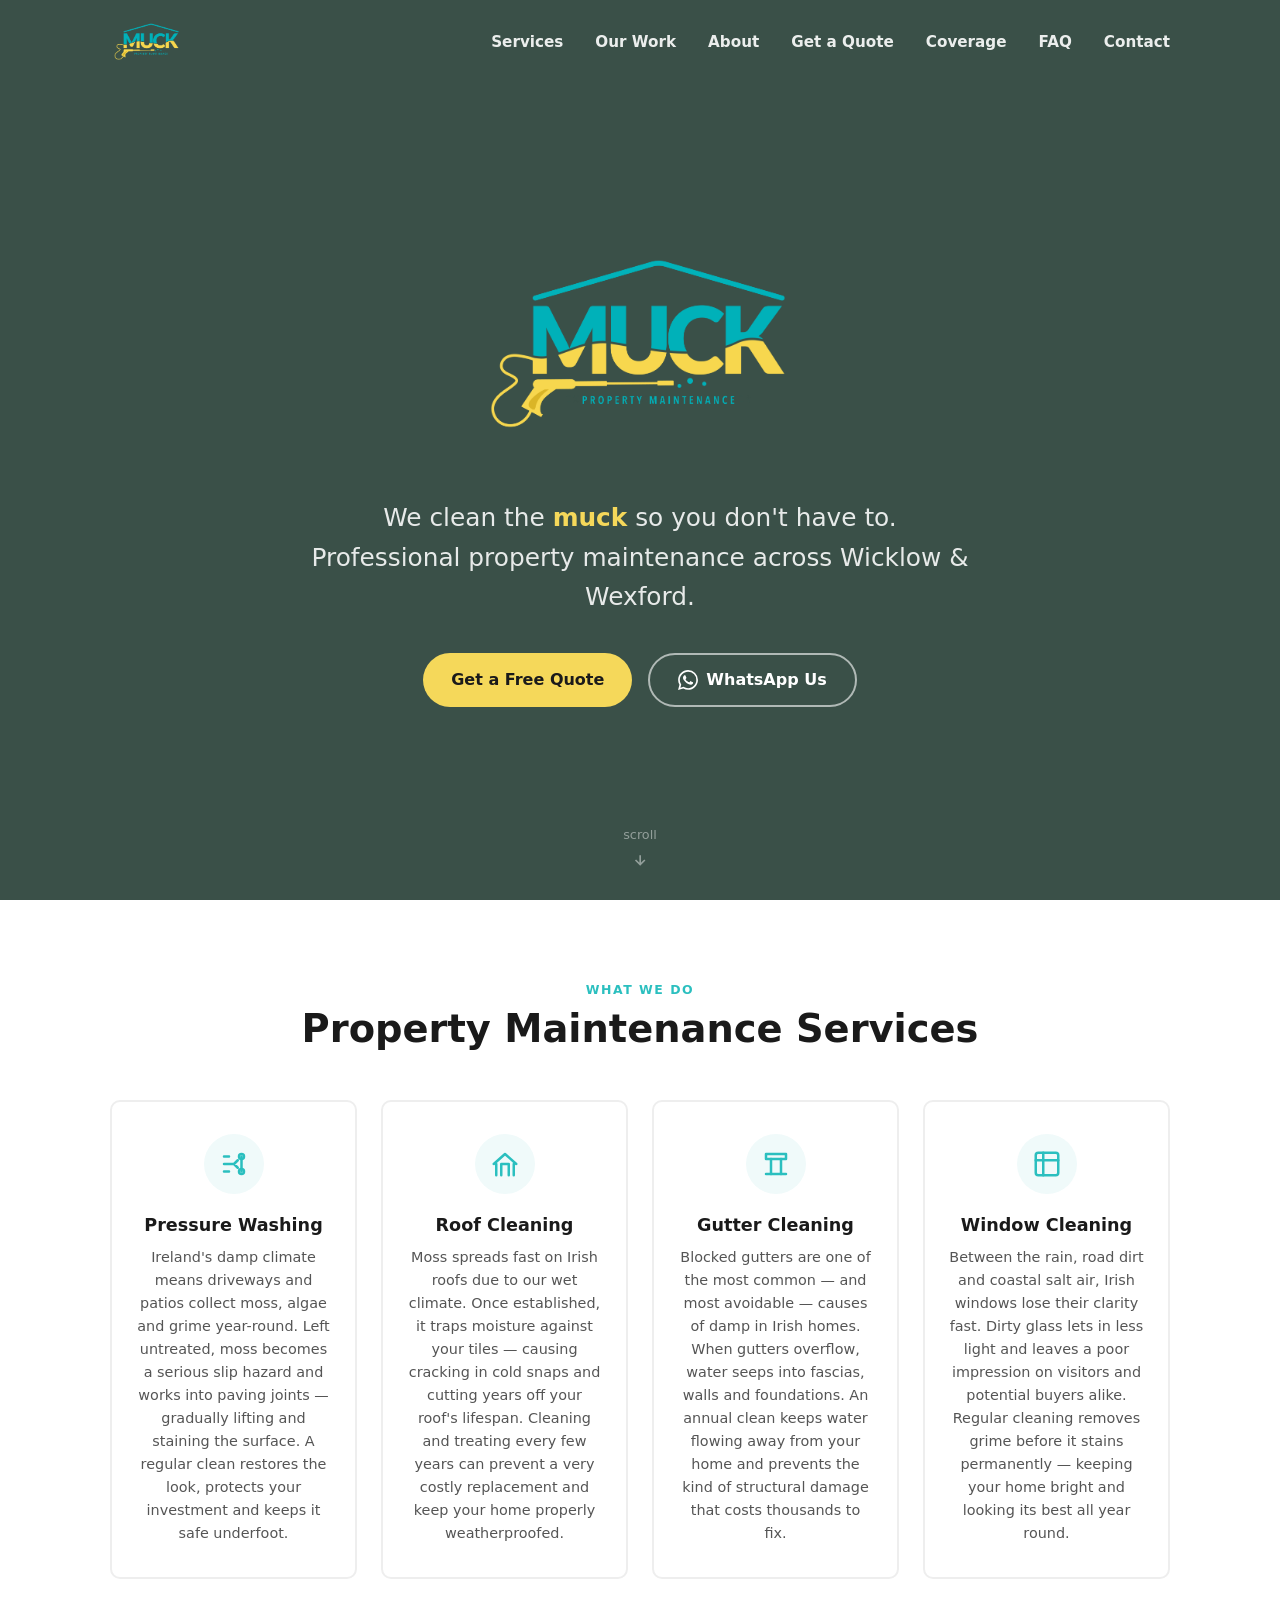
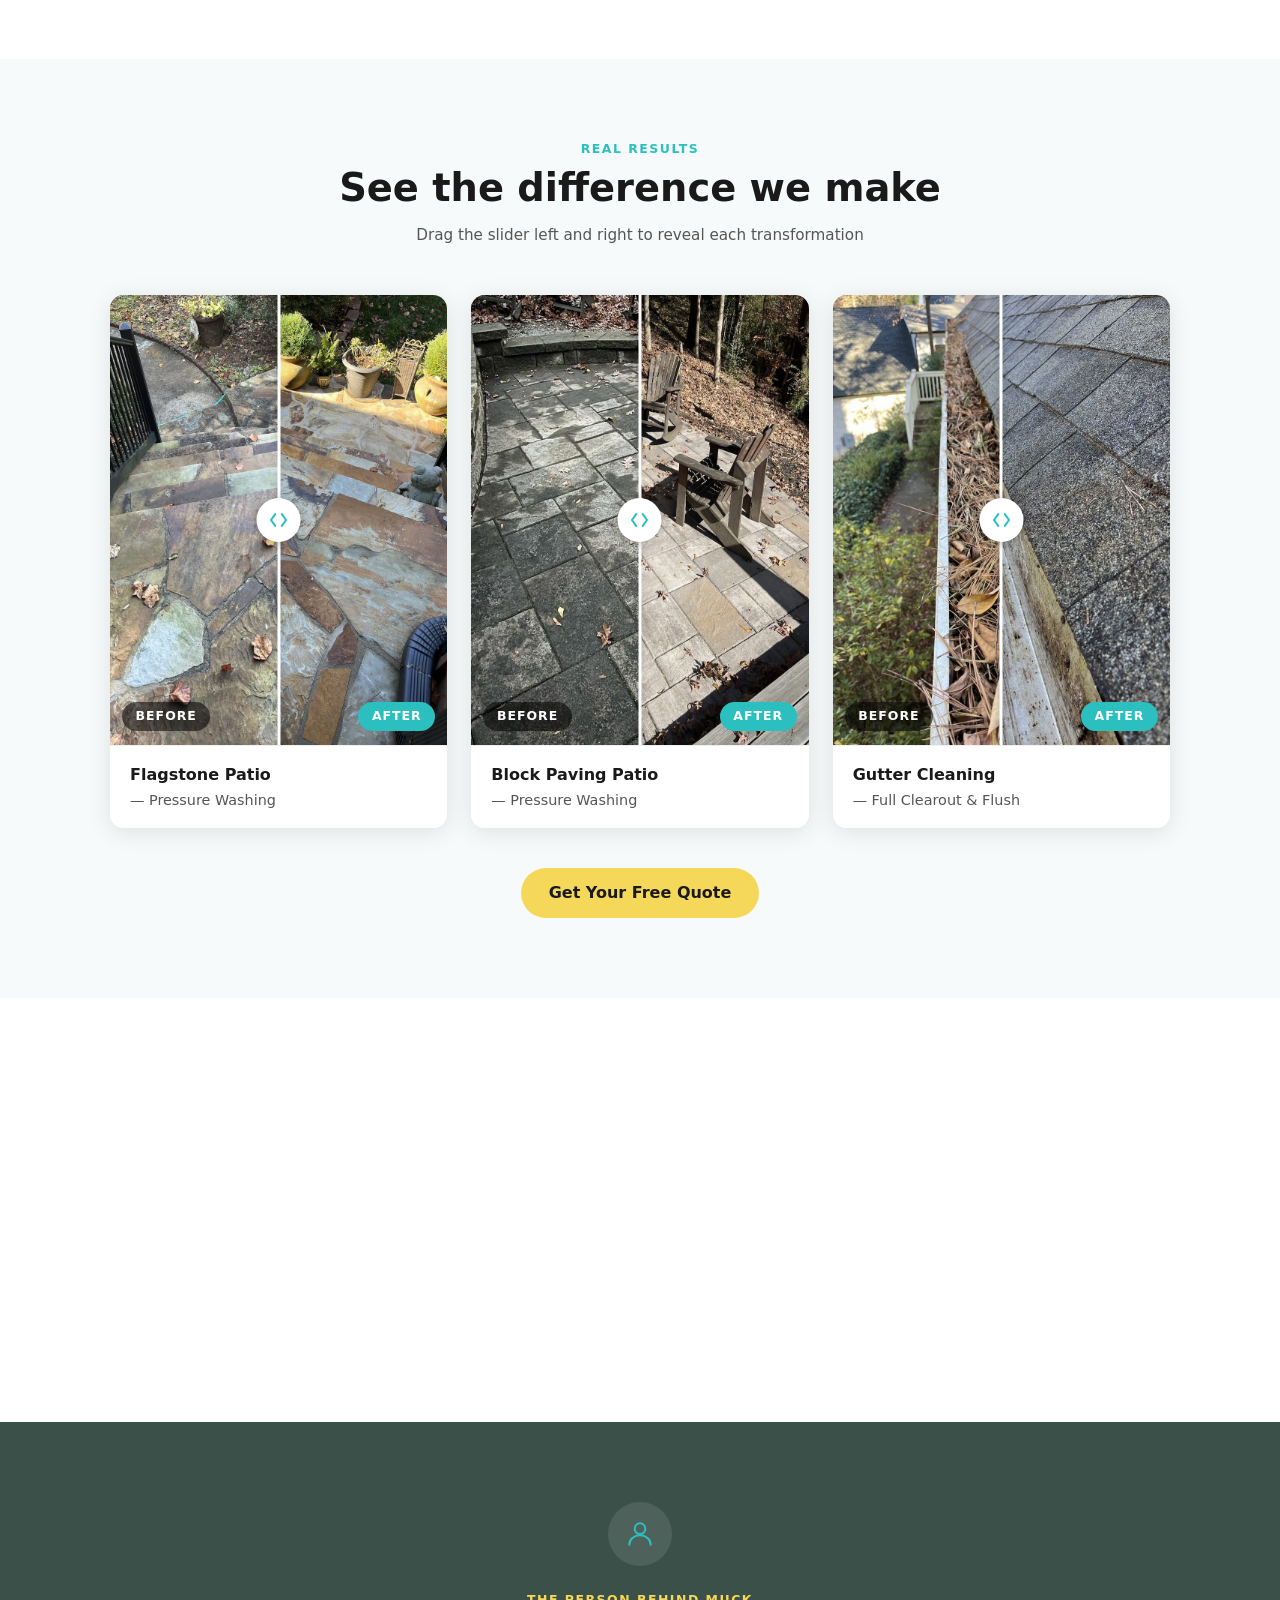
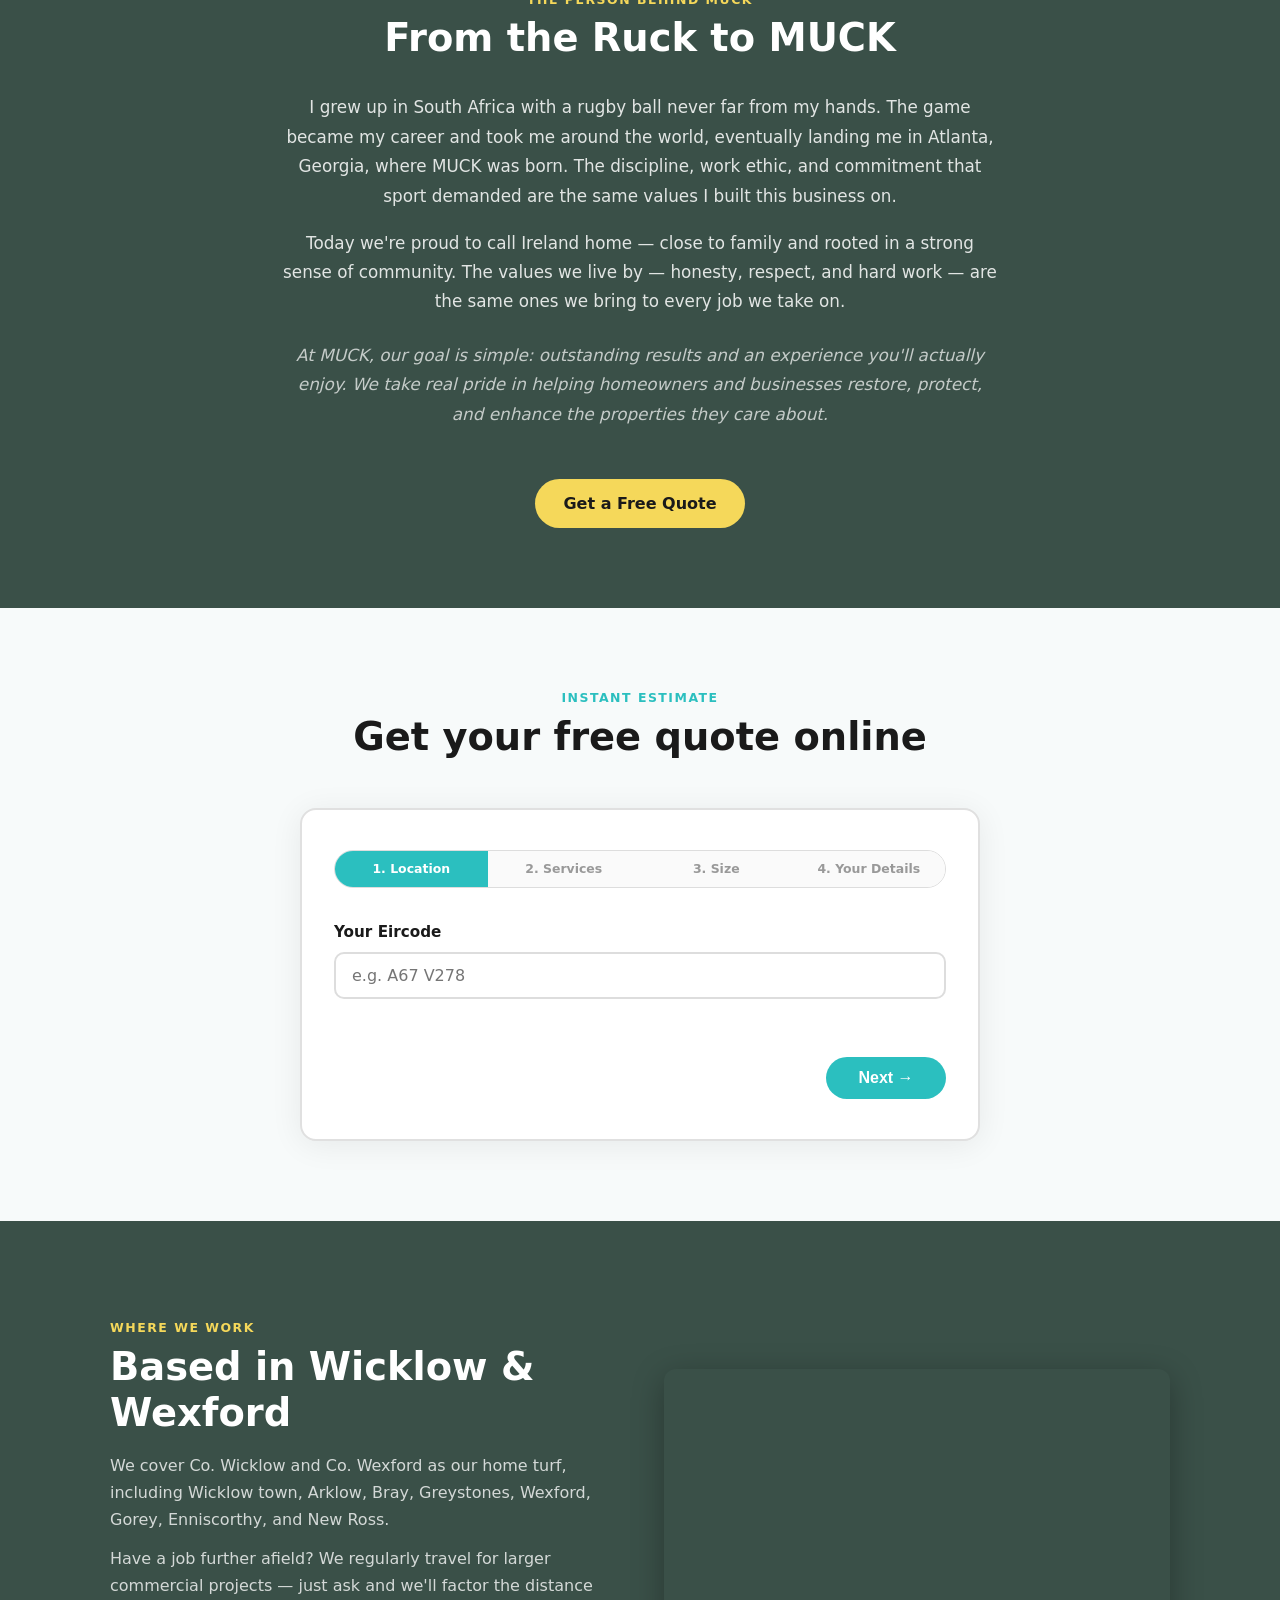
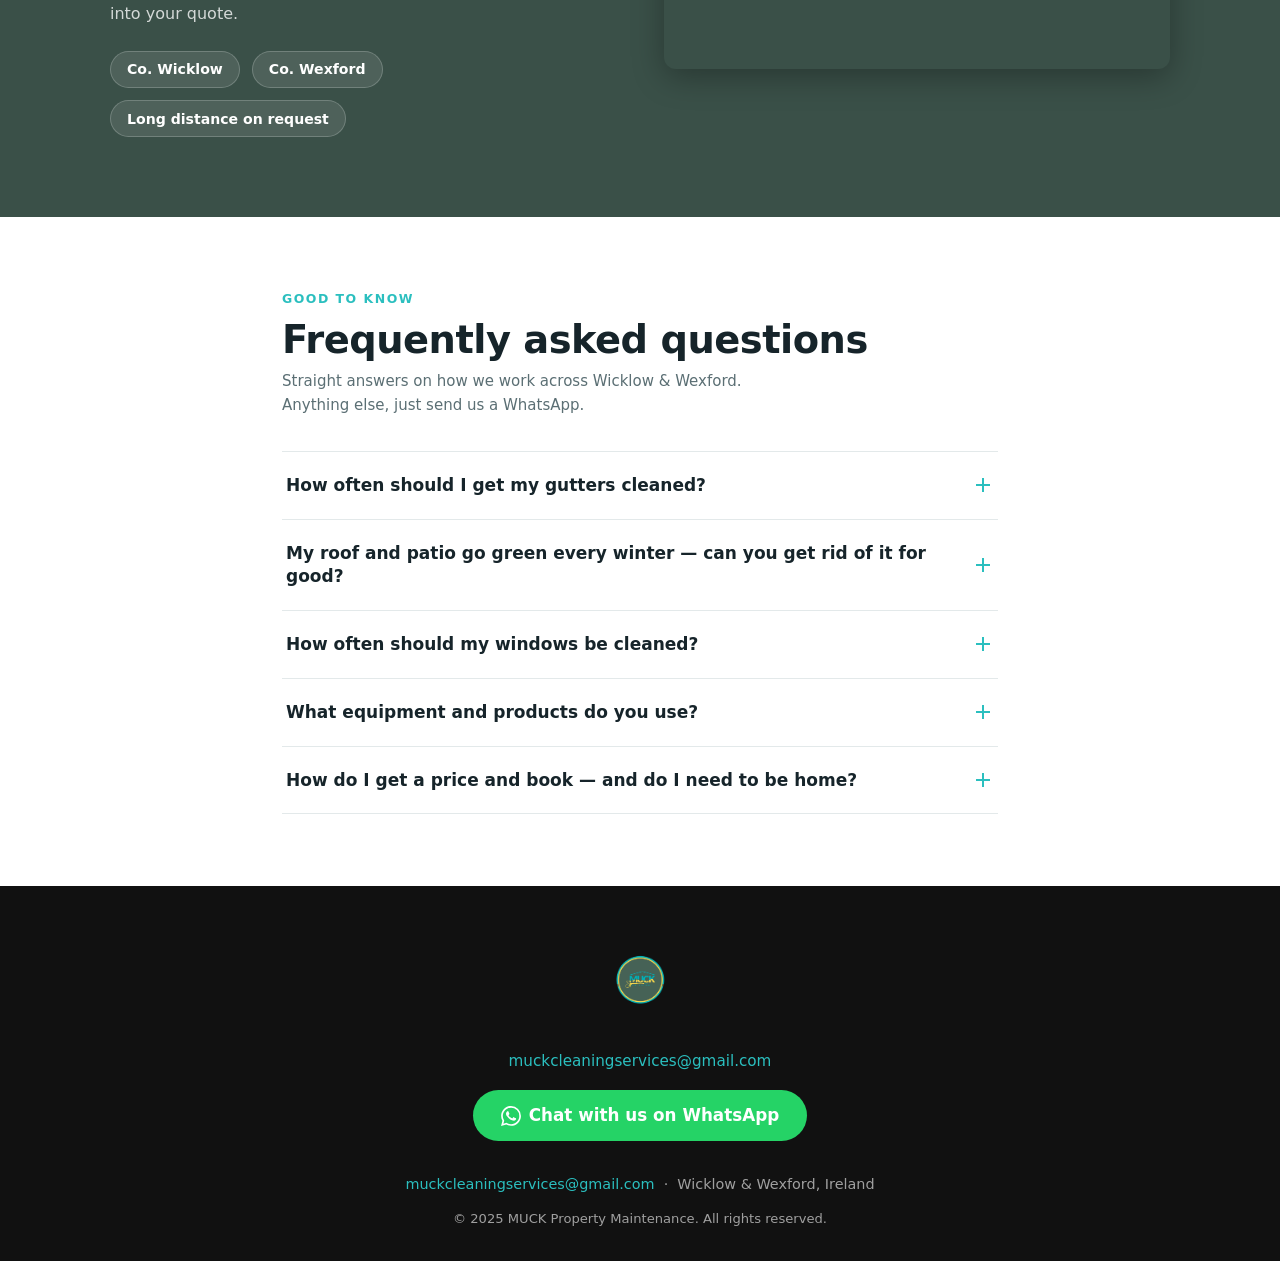
==== commit 318494d7: "Add FAQ section with JSON-LD schema and nav link - 5 Q&As after Coverage, before footer - Nav: FAQ l" ====
--- a/index.html
+++ b/index.html
@@ -36,6 +36,9 @@
   }
   </script>
 
+  <!-- HubSpot Tracking -->
+  <script type="text/javascript" id="hs-script-loader" async defer src="//js.hs-scripts.com/148671192.js"></script>
+
   <!-- Google Analytics 4 -->
   <script async src="https://www.googletagmanager.com/gtag/js?id=G-MYQP4KN151"></script>
   <script>
@@ -44,6 +47,19 @@
     gtag('js', new Date());
     gtag('config', 'G-MYQP4KN151');
   </script>
+<script type="application/ld+json">
+{
+  "@context": "https://schema.org",
+  "@type": "FAQPage",
+  "mainEntity": [
+    {"@type":"Question","name":"How often should I get my gutters cleaned?","acceptedAnswer":{"@type":"Answer","text":"For most homes in Wicklow and Wexford, once or twice a year keeps water flowing freely — more often if you're near trees or the coast, where debris builds up faster. In our damp climate a blocked gutter holds water against your walls and fascia until it works its way inside, so staying on top of it is far cheaper than fixing the damp it causes."}},
+    {"@type":"Question","name":"My roof and patio go green every winter — can you get rid of it for good?","acceptedAnswer":{"@type":"Answer","text":"That green is moss and algae, and it thrives in the damp, mild conditions along the east coast. We can clear it completely, but nothing keeps it away permanently in this climate — it gradually returns. What makes the difference is method: we use the right approach for each surface, including a gentle soft wash where high pressure would damage tiles or render, plus a treatment that slows regrowth so you get years, not months, from the clean. Most homes here have it done every couple of years."}},
+    {"@type":"Question","name":"How often should my windows be cleaned?","acceptedAnswer":{"@type":"Answer","text":"Along the Wicklow and Wexford coast, salt air and road dirt dull glass faster than people expect — often within a few weeks. For most homes a clean every 6 to 12 weeks keeps them consistently clear, though one-off cleans are no problem if you just want them sorted before an occasion or a sale. We do the frames and sills as well as the glass, so the whole window looks right, not just the pane."}},
+    {"@type":"Question","name":"What equipment and products do you use?","acceptedAnswer":{"@type":"Answer","text":"The right method for each surface, never one-size-fits-all. Windows are cleaned with pure water and water-fed poles — no chemicals, no streaks, and we can safely reach upper floors from the ground. Roofs and render get a gentle soft wash with biodegradable treatments rather than the harsh pressure that would damage them. Driveways and patios are cleaned with professional pressure washing, and gutters are cleared with a vacuum system. Everything we use is safe around your family, pets and planting."}},
+    {"@type":"Question","name":"How do I get a price and book, and do I need to be home?","acceptedAnswer":{"@type":"Answer","text":"You can get a rough price in under a minute with the instant quote tool on the site: enter your Eircode, tick the services you need, and tell us your property size — then it's a quick WhatsApp message to confirm and book. For exterior work you don't need to be home at all; we just need access to the relevant areas and we'll let you know when we're on the way. We're fully insured, and every price includes VAT."}}
+  ]
+}
+</script>
 </head>
 <body>
 
@@ -59,6 +75,7 @@
         <li><a href="#about">About</a></li>
         <li><a href="#quote">Get a Quote</a></li>
         <li><a href="#coverage">Coverage</a></li>
+        <li><a href="#faq">FAQ</a></li>
         <li><a href="#footer">Contact</a></li>
       </ul>
       <button class="hamburger" id="hamburger" aria-label="Open menu" aria-expanded="false">
@@ -346,6 +363,24 @@
               <label for="custom-sqm" style="font-size:0.85rem;color:#666;font-weight:500;">Or enter exact floor area (m²):</label>
               <input type="number" id="custom-sqm" placeholder="e.g. 145" min="20" max="2000" />
             </div>
+            <!-- Gutter sides — shown only when Gutter Cleaning is ticked -->
+            <div class="gutter-sides-row" id="gutter-sides-row">
+              <span class="gutter-sides-label">
+                How many sides to clean?
+                <span class="tooltip-wrap">
+                  <button type="button" class="tooltip-icon" aria-label="What is a side?">?</button>
+                  <span class="tooltip-text" role="tooltip">A "side" is one outer wall of your property that has guttering. A typical semi-detached home has 2–3 accessible sides; a detached house usually has all 4. Count only the sides where you'd like the gutters cleaned.</span>
+                </span>
+              </span>
+              <div class="sides-right">
+                <div class="window-counter">
+                  <button type="button" class="counter-btn" id="sides-minus">&#8722;</button>
+                  <span class="counter-value" id="sides-count-display">2</span>
+                  <button type="button" class="counter-btn" id="sides-plus">&#43;</button>
+                </div>
+                <button type="button" class="sides-reset-btn" id="sides-reset" aria-label="Reset sides to size default">&#215; reset</button>
+              </div>
+            </div>
           </div>
           <div class="quote-nav">
             <button class="btn btn-back" id="btn-back-3">&larr; Back</button>
@@ -424,6 +459,38 @@
     </div>
   </section>
 
+  <!-- ===== FAQ ===== -->
+  <section class="muck-faq" id="faq" aria-label="Frequently asked questions">
+    <p class="muck-faq__eyebrow">Good to know</p>
+    <h2 class="muck-faq__title">Frequently asked questions</h2>
+    <p class="muck-faq__intro">Straight answers on how we work across Wicklow &amp; Wexford. Anything else, just send us a WhatsApp.</p>
+
+    <details>
+      <summary>How often should I get my gutters cleaned?</summary>
+      <p class="muck-faq__answer">For most homes in Wicklow and Wexford, once or twice a year keeps water flowing freely — more often if you're near trees or the coast, where debris builds up faster. In our damp climate a blocked gutter holds water against your walls and fascia until it works its way inside, so staying on top of it is far cheaper than fixing the damp it causes.</p>
+    </details>
+
+    <details>
+      <summary>My roof and patio go green every winter — can you get rid of it for good?</summary>
+      <p class="muck-faq__answer">That green is moss and algae, and it thrives in exactly the damp, mild conditions we get along the east coast. We can clear it completely, but the honest answer is that nothing keeps it away permanently in this climate — it gradually returns. What makes the difference is method: we use the right approach for each surface, including a gentle soft wash where high pressure would damage tiles or render, plus a treatment that slows regrowth so you get years, not months, from the clean. Most homes here have it done every couple of years.</p>
+    </details>
+
+    <details>
+      <summary>How often should my windows be cleaned?</summary>
+      <p class="muck-faq__answer">Along the Wicklow and Wexford coast, salt air and road dirt dull glass faster than people expect — often within a few weeks. For most homes a clean every 6 to 12 weeks keeps them consistently clear, though one-off cleans are no problem if you just want them sorted before an occasion or a sale. We do the frames and sills as well as the glass, so the whole window looks right, not just the pane.</p>
+    </details>
+
+    <details>
+      <summary>What equipment and products do you use?</summary>
+      <p class="muck-faq__answer">The right method for each surface, never one-size-fits-all. Windows are cleaned with pure water and water-fed poles — no chemicals, no streaks, and we can safely reach upper floors from the ground. Roofs and render get a gentle soft wash with biodegradable treatments rather than the harsh pressure that would damage them. Driveways and patios are cleaned with professional pressure washing, and gutters are cleared with a vacuum system. Everything we use is safe around your family, pets and planting.</p>
+    </details>
+
+    <details>
+      <summary>How do I get a price and book — and do I need to be home?</summary>
+      <p class="muck-faq__answer">You can get a rough price in under a minute with the instant quote tool on this page: enter your Eircode, tick the services you need, and tell us your property size — then it's a quick WhatsApp message to confirm and book. For exterior work you don't need to be home at all; we just need access to the relevant areas and we'll let you know when we're on the way. We're fully insured, and every price includes VAT.</p>
+    </details>
+  </section>
+
   <!-- ===== FOOTER ===== -->
   <footer id="footer">
     <div class="container">
--- a/css/style.css
+++ b/css/style.css
@@ -466,6 +466,84 @@
   animation: fadeSlide 0.25s ease;
 }
 .window-count-row.visible { display: flex; }
+.gutter-sides-row {
+  display: none;
+  align-items: center;
+  justify-content: space-between;
+  margin-top: 0.75rem;
+  padding: 0.75rem 1rem;
+  background: #f0fafa;
+  border: 1.5px solid var(--teal);
+  border-radius: var(--radius);
+  animation: fadeSlide 0.25s ease;
+}
+.gutter-sides-row.visible { display: flex; }
+.gutter-sides-label { font-weight: 600; font-size: 0.95rem; }
+.sides-right { display: flex; align-items: center; gap: 0.75rem; }
+.sides-reset-btn {
+  display: none;
+  background: none;
+  border: none;
+  color: var(--teal);
+  font-size: 0.8rem;
+  font-weight: 600;
+  cursor: pointer;
+  padding: 0.15rem 0.35rem;
+  text-decoration: underline;
+  white-space: nowrap;
+}
+.sides-reset-btn:hover { color: var(--green-dark); }
+.tooltip-wrap {
+  position: relative;
+  display: inline-block;
+  vertical-align: middle;
+  margin-left: 0.3rem;
+}
+.tooltip-icon {
+  width: 18px; height: 18px;
+  border-radius: 50%;
+  border: 1.5px solid var(--teal);
+  background: var(--white);
+  color: var(--teal);
+  font-size: 0.72rem;
+  font-weight: 700;
+  cursor: pointer;
+  display: inline-flex;
+  align-items: center;
+  justify-content: center;
+  padding: 0;
+  line-height: 1;
+  transition: background var(--transition), color var(--transition);
+}
+.tooltip-icon:hover, .tooltip-icon:focus { background: var(--teal); color: var(--white); outline: none; }
+.tooltip-text {
+  display: none;
+  position: absolute;
+  bottom: calc(100% + 8px);
+  left: 50%;
+  transform: translateX(-50%);
+  width: 230px;
+  background: var(--green-dark);
+  color: var(--white);
+  font-size: 0.82rem;
+  font-weight: 400;
+  line-height: 1.55;
+  padding: 0.6rem 0.75rem;
+  border-radius: 6px;
+  z-index: 20;
+  pointer-events: none;
+  box-shadow: 0 4px 12px rgba(0,0,0,0.18);
+}
+.tooltip-text::after {
+  content: '';
+  position: absolute;
+  top: 100%; left: 50%;
+  transform: translateX(-50%);
+  border: 6px solid transparent;
+  border-top-color: var(--green-dark);
+}
+.tooltip-wrap:hover .tooltip-text,
+.tooltip-wrap:focus-within .tooltip-text { display: block; }
 .window-count-label { font-weight: 600; font-size: 0.95rem; }
 .window-counter { display: flex; align-items: center; gap: 0.75rem; }
 .counter-btn {
@@ -608,3 +686,29 @@
 
   .hero-ctas { flex-direction: column; align-items: center; }
 }
+
+/* ===== FAQ ===== */
+.muck-faq{
+  --muck-ink:#16242a;
+  --muck-muted:#5b6f74;
+  --muck-accent:#2BBFBF;
+  --muck-line:#e3e9ea;
+  --muck-bg:#ffffff;
+  max-width:760px;margin:0 auto;padding:72px 22px;color:var(--muck-ink);
+}
+.muck-faq__eyebrow{font-size:0.78rem;font-weight:700;letter-spacing:0.12em;text-transform:uppercase;color:var(--muck-accent);margin:0 0 10px;}
+.muck-faq__title{font-size:clamp(1.6rem,4vw,2.4rem);line-height:1.08;font-weight:800;letter-spacing:-.5px;margin:0 0 8px;}
+.muck-faq__intro{font-size:15px;color:var(--muck-muted);margin:0 0 34px;max-width:54ch;}
+.muck-faq details{border-bottom:1px solid var(--muck-line);background:var(--muck-bg);}
+.muck-faq details:first-of-type{border-top:1px solid var(--muck-line);}
+.muck-faq summary{list-style:none;cursor:pointer;padding:22px 44px 22px 4px;position:relative;font-size:17px;font-weight:650;line-height:1.35;color:var(--muck-ink);transition:color .15s ease;}
+.muck-faq summary::-webkit-details-marker{display:none;}
+.muck-faq summary:hover{color:var(--muck-accent);}
+.muck-faq summary:focus-visible{outline:2px solid var(--muck-accent);outline-offset:3px;border-radius:3px;}
+.muck-faq summary::after{content:"";position:absolute;right:8px;top:50%;width:14px;height:14px;margin-top:-7px;background:linear-gradient(var(--muck-accent),var(--muck-accent)) center/14px 2px no-repeat,linear-gradient(var(--muck-accent),var(--muck-accent)) center/2px 14px no-repeat;transition:transform .25s ease;}
+.muck-faq details[open] summary::after{transform:rotate(135deg);}
+.muck-faq__answer{padding:0 44px 24px 4px;font-size:15px;line-height:1.65;color:var(--muck-muted);margin:0;}
+@media (prefers-reduced-motion:no-preference){
+  .muck-faq details[open] .muck-faq__answer{animation:muckReveal .28s ease;}
+  @keyframes muckReveal{from{opacity:0;transform:translateY(-4px)}to{opacity:1;transform:none}}
+}
